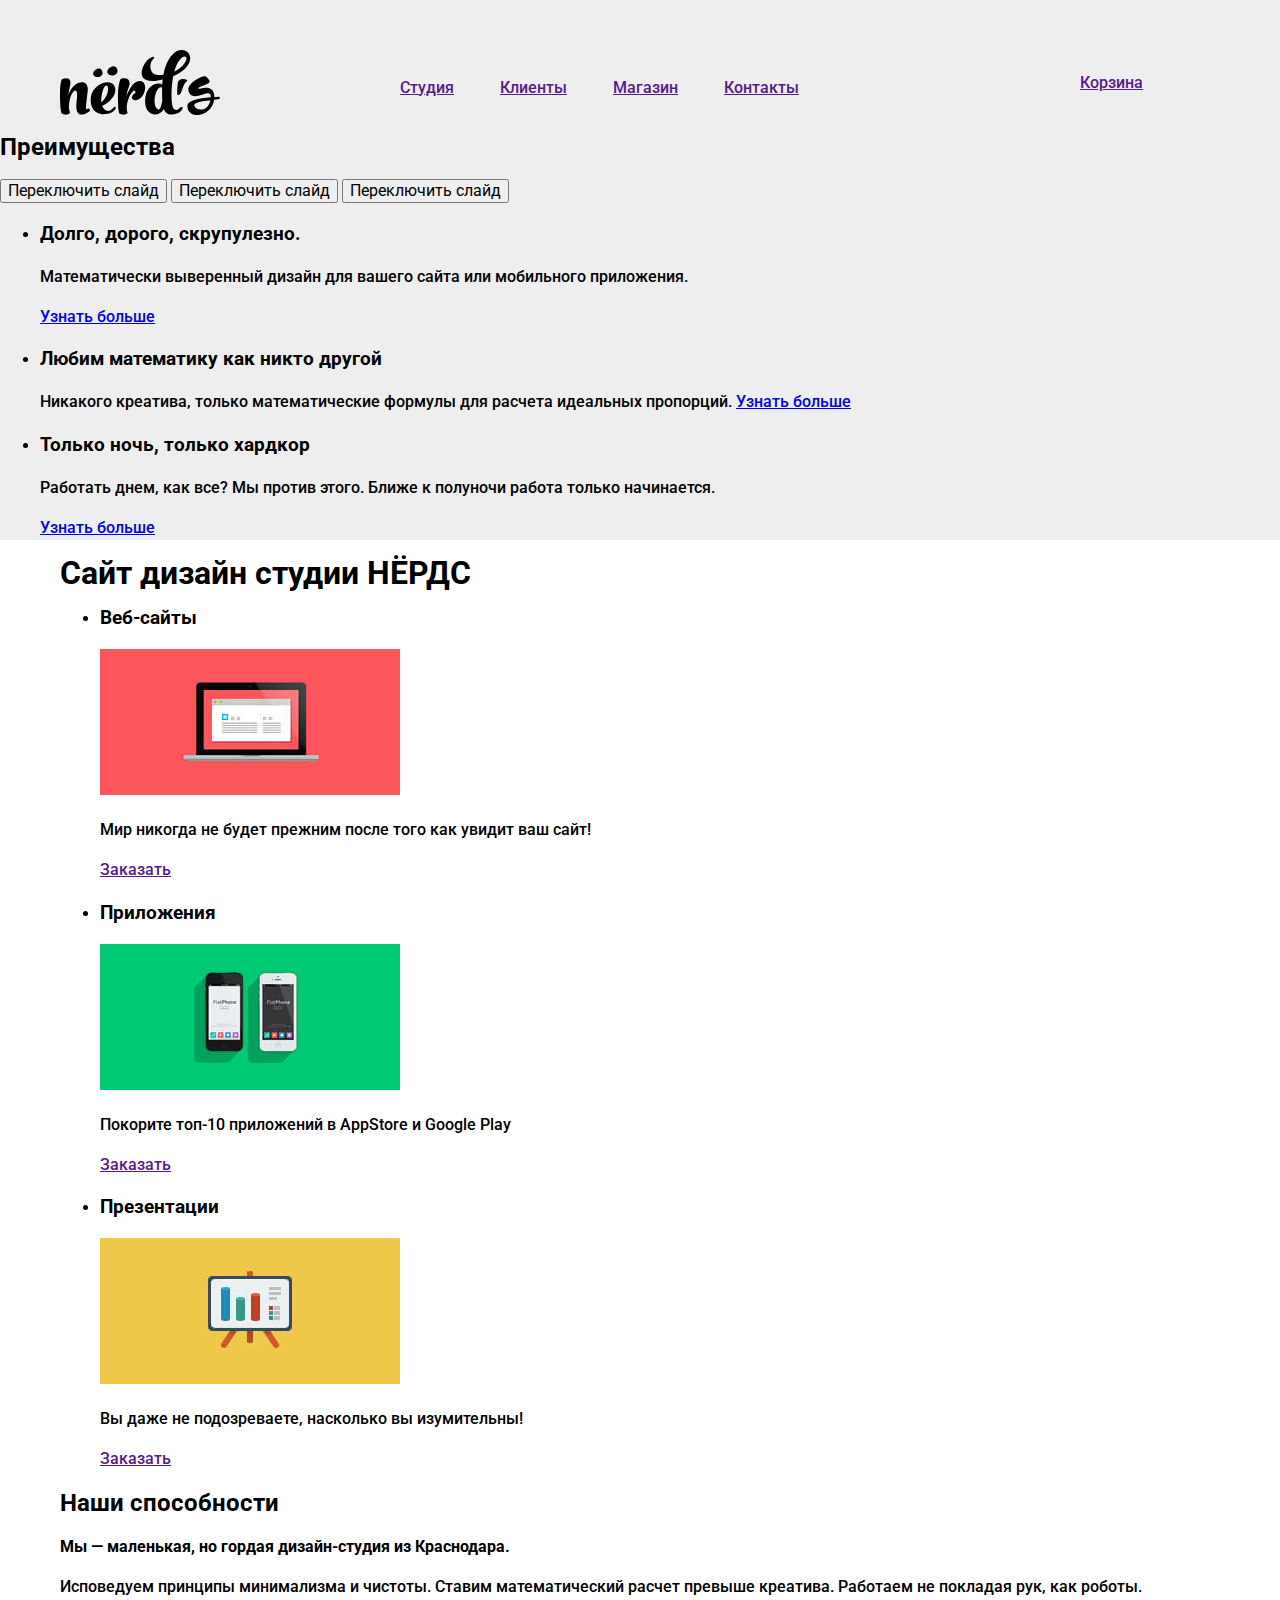
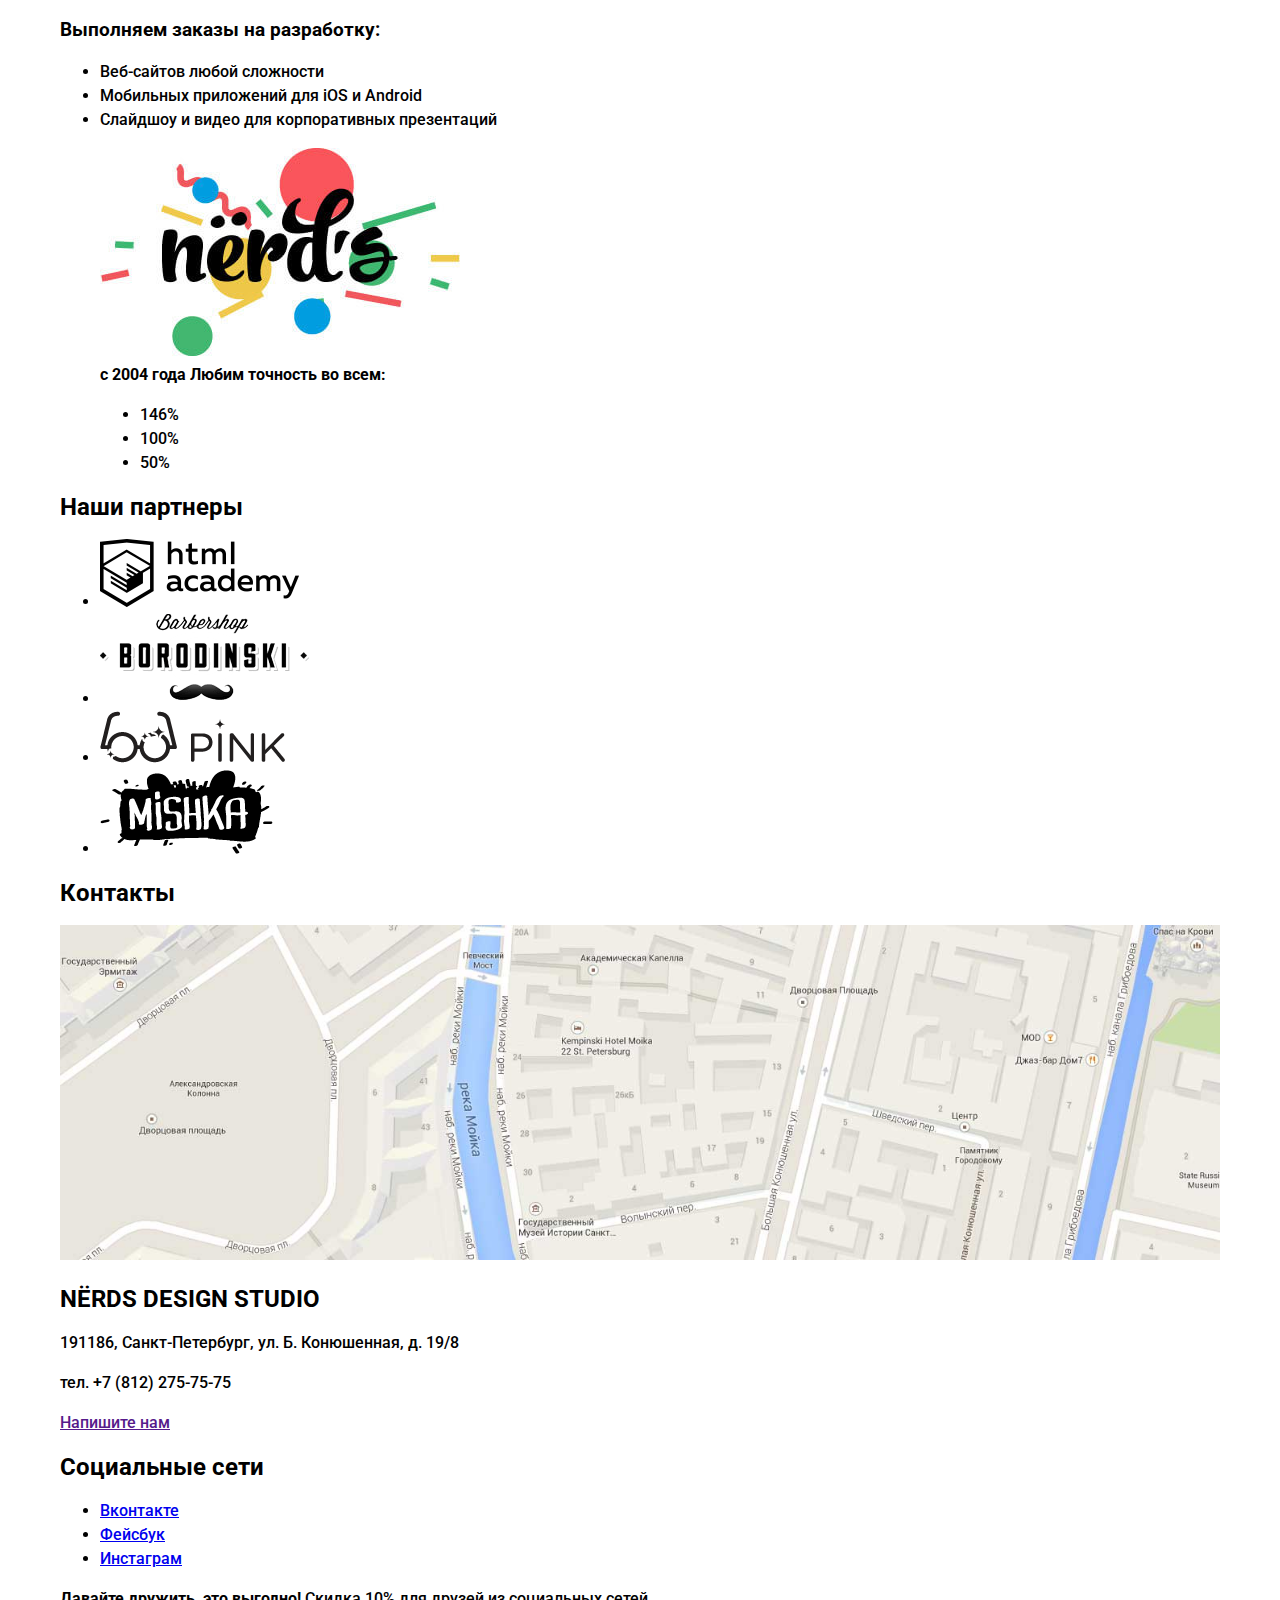
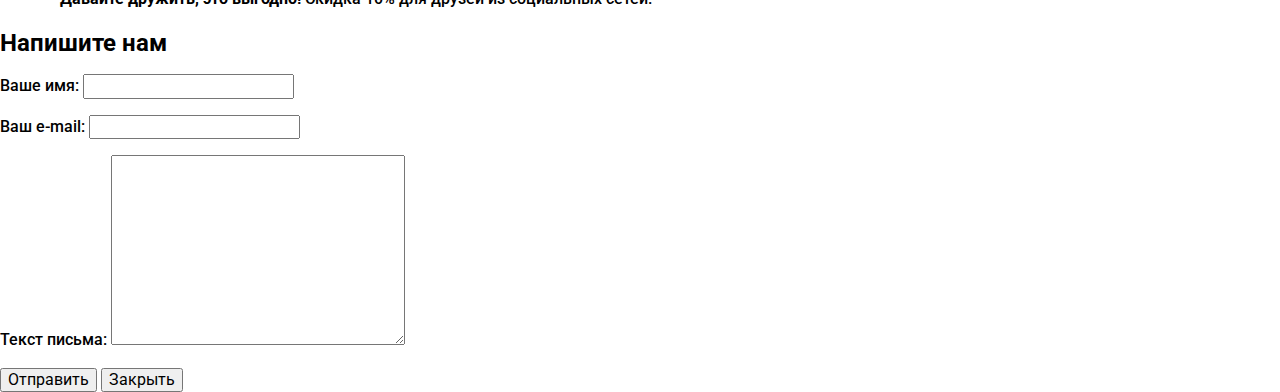
==== index.html @ f0e66119 "add styles" ====
<!DOCTYPE html>
<html lang="en">
<head>
    <meta charset="UTF-8">
    <meta name="viewport" content="width=device-width, initial-scale=1.0">
    <meta http-equiv="X-UA-Compatible" content="ie=edge">
    <title>NЁRDS</title>
    <link rel="stylesheet" href="css/normalize.min.css">
    <link href="https://fonts.googleapis.com/css?family=Roboto:400,500,700&display=swap" rel="stylesheet">
    <link rel="stylesheet" href="css/main.css">
</head>
<body>
    <header class="main-header">
        <div class="container">
            <nav class="main-navigation">
                <a href="" class="logo">
                    <img src="img/nerds-logo.svg" alt="Логотип дизайн студии NЁRDS" width="160" height="65">
                </a>

                    <ul class="site-navigation">
                        <li><a href="">Студия</a></li>
                        <li><a href="">Клиенты</a></li>
                        <li><a href="">Магазин</a></li>
                        <li><a href="">Контакты</a></li>
                    </ul>
                    <div class="card">
                        <a href="" class="card">Корзина</a>
                    </div>
                        

            </nav>
        </div>
        <section class="slider">
            <h2 class="visually-hidden">
                Преимущества
            </h2>
            <div class="slider-controls">
                <button class="slider-button">Переключить слайд</button>
                <button class="slider-button">Переключить слайд</button>
                <button class="slider-button">Переключить слайд</button>
            </div>
            <ul class="slider-list">
                <li class="slider-item">
                    <h3>Долго, дорого, 
                        скрупулезно.</h3>
                    <p class="slider-description">
                        Математически выверенный дизайн 
                        для вашего сайта или мобильного приложения.
                    </p>
                    <a href="#" class="button">Узнать больше</a>

                </li>
                <li class="slider-item">
                    <h3>Любим математику
                        как никто другой</h3>
                    <span class="slider-description">
                        Никакого креатива, только математические формулы 
                        для расчета идеальных пропорций.
                    </span>
                    <a href="#" class="button">Узнать больше</a>
                </li>
                <li class="slider-item">
                    <h3>Только ночь,
                        только хардкор</h3>
                    <p>
                        Работать днем, как все? Мы против этого.
                        Ближе к полуночи работа только начинается.
                    </p>
                    <a href="#" class="button">Узнать больше</a>
                </li>
            </ul>
        </section>
    </header>
    <main class="container">
        <h1 class="visually-hidden">Сайт дизайн студии НЁРДС</h1>
        <section class="services">
            <ul class="services-list">
                <li class="services-item">
                    <h3>Веб-сайты</h3>
                    <img src="img/illustration-1.jpg" alt="Веб-сайты" width="300" height="146">
                    <p>Мир никогда не будет прежним после того как увидит ваш сайт!</p>
                    <a href="" class="button">Заказать</a>
                </li>
                <li class="services-item">
                    <h3>Приложения</h3>
                    <img src="img/illustration-2.jpg" alt="Приложения" width="300" height="146">
                    <p>Покорите топ-10 приложений в AppStore и Google Play</p>
                    <a href="" class="button">Заказать</a>
                </li>
                <li class="services-item">
                    <h3>Презентации</h3>
                    <img src="img/illustration-3.jpg" alt="Презентации" width="300" height="146">
                    <p>Вы даже не подозреваете, 
                            насколько вы изумительны!</p>
                    <a href="" class="button">Заказать</a>
                </li>
            </ul>
        </section>
        <section class="skills">
            <div class="skills-columns">
            <h2 class="visually-hidden">Наши способности</h2>
                <b class="skills-tagline">
                        Мы — маленькая, но гордая
                        дизайн-студия из Краснодара.
                </b>
                <p>Исповедуем принципы минимализма и чистоты. Ставим математический расчет
                        превыше креатива. Работаем не покладая рук, как роботы.</p>
                <h3>Выполняем заказы на разработку:</h3>
                <ul class="skills-list">
                    <li>Веб-сайтов любой сложности</li>
                    <li>Мобильных приложений для iOS и Android</li>
                    <li>Слайдшоу и видео для корпоративных презентаций</li>
                </ul>
            </div>
            <div class="skills-columns">
                <figure class="skills-logo">
                    <img src="img/nerds-illustration.jpg" alt="Логотип Нёрдс" width="360" height="208">
                    <figcaption class="skill-logo-caption">
                        <b>с 2004 года Любим точность во всем:</b>
                        <ul>
                            <li>146<span class="percent">%</span></li>
                            <li>100<span class="percent">%</span></li>
                            <li>50<span class="percent">%</span></li>
                        </ul>
                    </figcaption>
                </figure>
            </div>
        </section>
        <section class="partners">
            <h2 class="visually-hidden">Наши партнеры</h2>
            <ul class="partners-list">
                <li class="partners-item"><img src="img/logo-1.png" alt="HTML Academy"></li>
                <li class="partners-item"><img src="img/logo-2.png" alt="Барбершоп 'Бородинский'"></li>
                <li class="partners-item"><img src="img/logo-3.png" alt="Пинк"></li>
                <li class="partners-item"><img src="img/logo-4.png" alt="Мишка"></li>
            </ul>
        </section>
        <footer class="main-footer">
            <section class="footer-top">
                <h2 class="visually-hidden">Контакты</h2>
                <img src="img/footer-map.jpg" alt="Карта" class="footer-map" >
                <article class="footer-contacts">
                    <h2>NЁRDS DESIGN STUDIO</h2>
                    <p class="address">191186, Санкт-Петербург, 
                            ул. Б. Конюшенная, д. 19/8</p>
                    <p class="telephone">
                            тел. +7 (812) 275-75-75
                    </p>
                    <a href="" class="button">Напишите нам</a>
                </article>
            </section>
            <section class="footer-bottom">
                <h2 class="visually-hidden">Социальные сети</h2>
                <ul class="social-links">
                    <li><a href="vk.com">Вконтакте</a></li>
                    <li><a href="facebook.com">Фейсбук</a></li>
                    <li><a href="instagram.com">Инстаграм</a></li>
                </ul>
                <p class="footer-tagline">
                    <b class="footer-tagline">
                            Давайте дружить, это выгодно!
                    </b>
                    Скидка 10% для друзей из социальных сетей.
                </p>


            </section>
        </footer>
    </main>
    <section class="modal modal-appeal">
        <h2>Напишите нам</h2>
        <form action="https://htmlacademy.ru/echo" class="appeal-form">
         <p class="appeal-item">
             <label for="name">Ваше имя:</label>
             <input type="text" name="name"  id="name">
         </p>
         <p class="appeal-item">
             <label for="email">Ваш e-mail:</label>
             <input type="email" name="email" id="email">
         </p>
         <p class="appeal-item">
             <label for="message">Текст письма:</label>
             <textarea name="message" id="message" cols="30" rows="10"></textarea>
         </p>
         <button class="button" type="submit">Отправить</button>
         <button class="modal-close" type="button">Закрыть</button>
         
        </form>
    </section>
</body>
</html>
---- css/main.css ----
img {
    max-width: 100%;
}
body {
    min-width: 1200px;
    padding: 0;
    margin: 0;
    color: #000000;
    font-weight: 500;
    font-style: 16px;
    line-height: 24px;
    font-family: 'Roboto', sans-serif;
}
.container {
    width: 1160px;
    margin: 0 auto;
    padding: 0 20px;
}
.main-header {
    width: 100%;
    padding-top: 50px;
    background-color: #eeeeee;
}

.main-navigation {
    display: flex;
    justify-content: space-between;
    align-items: center;
  
}
.main-navigation a {
    width: 160px;
    height: 65px;
}

.site-navigation {
    display: flex;
    flex-wrap: wrap;
    width: 500px;
    margin: 0;
    margin-top: 10px;
    padding: 0;
    list-style: none;
}
.card {
    width: 140px;
}
.site-navigation li {
    margin-right: 46px;
}
.site-navigation li:last-child {
}
.site-navigation-wrapper a{
    line-height: 30px;
    color: #000000;
    text-transform: uppercase;
    text-decoration: none;
}

.site-navigation-wrapper a:hover {
    color: #fb565a;
}
.site-navigation-wrapper a:focus{
    color: #000000;
    opacity: 0.3;
}
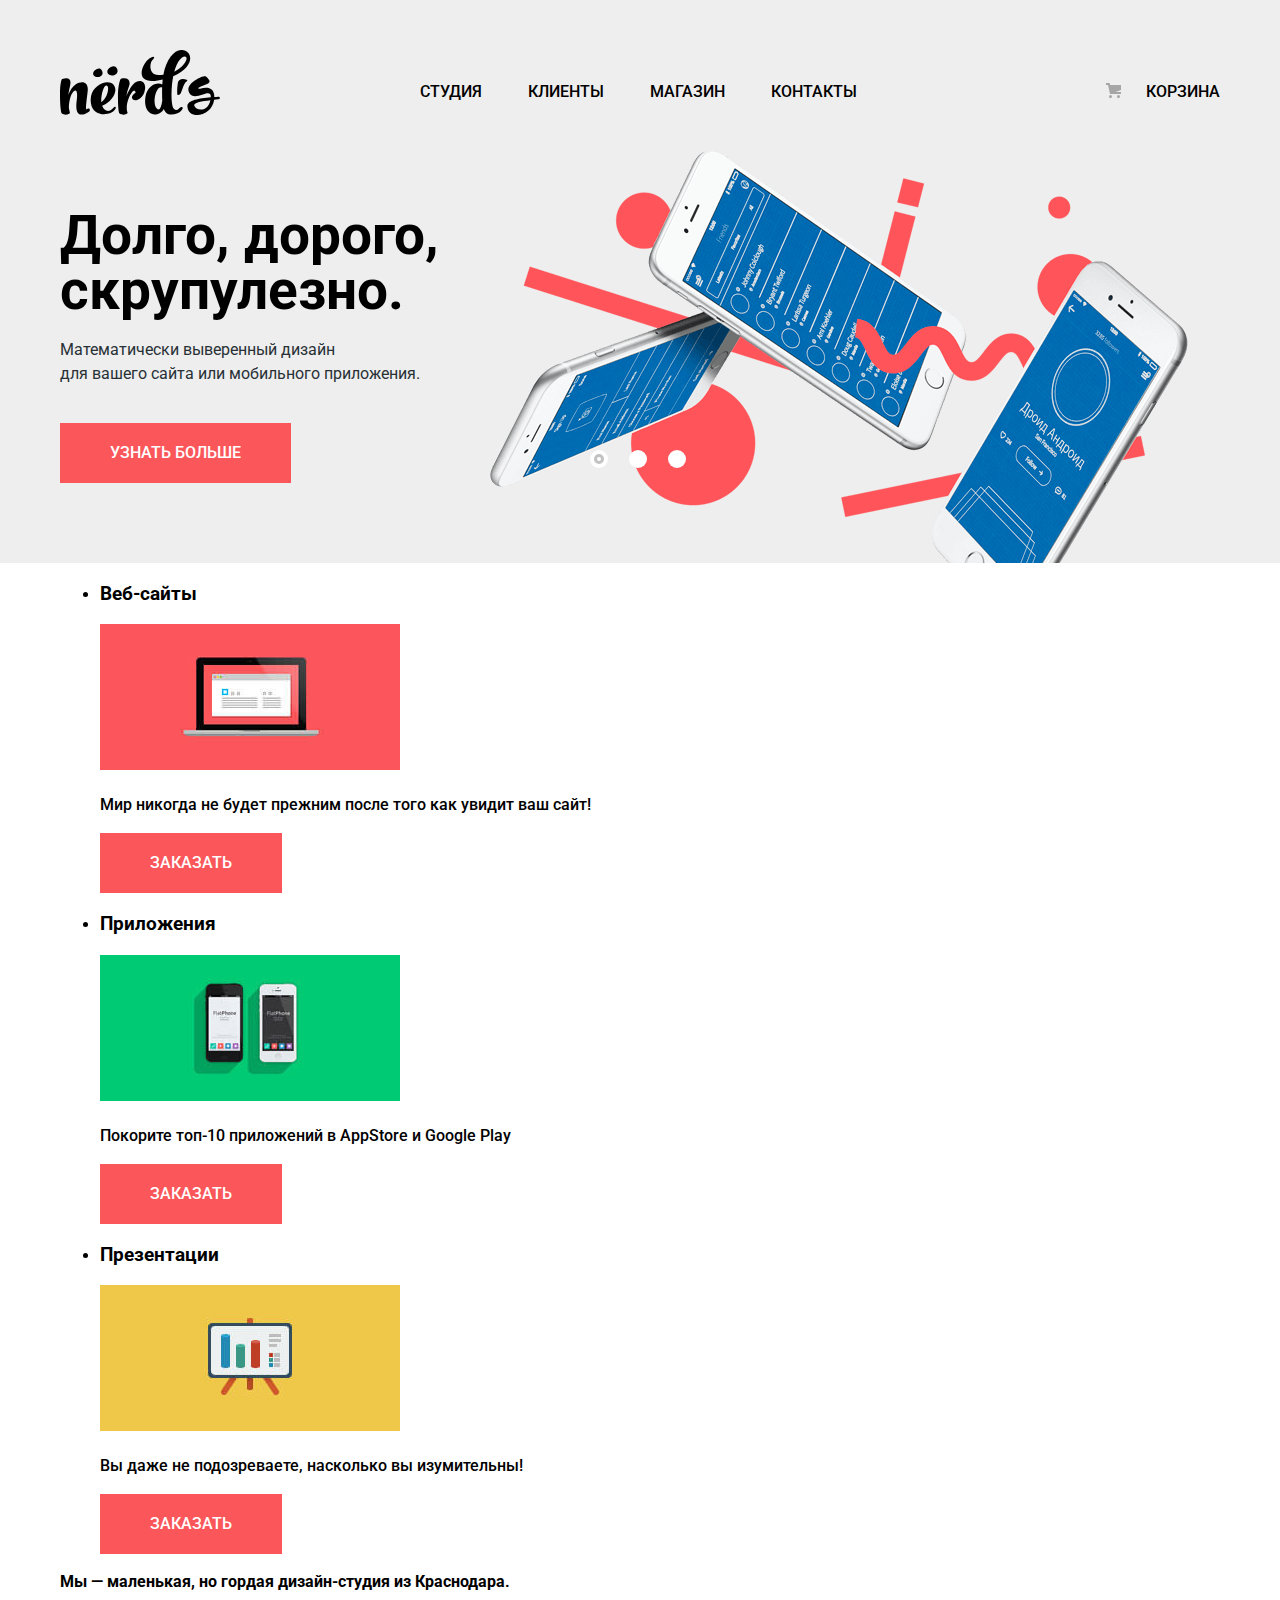
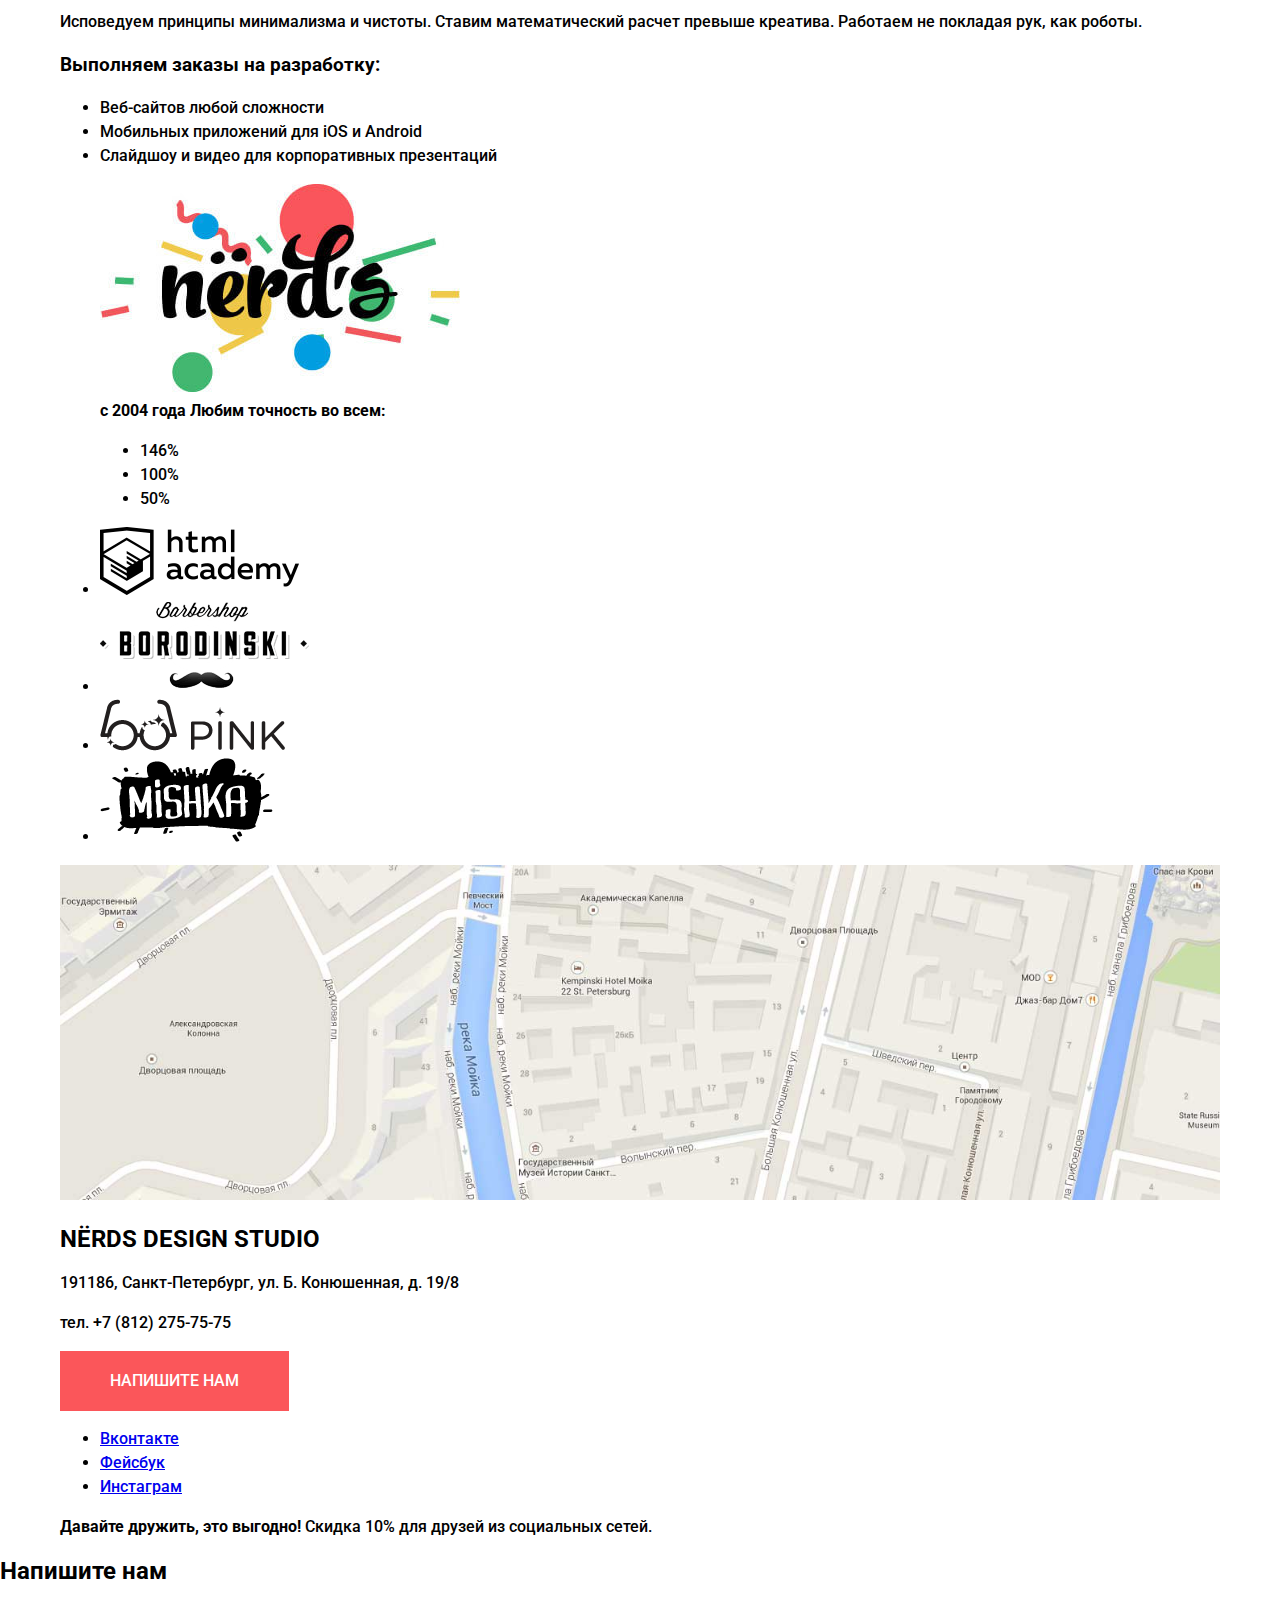
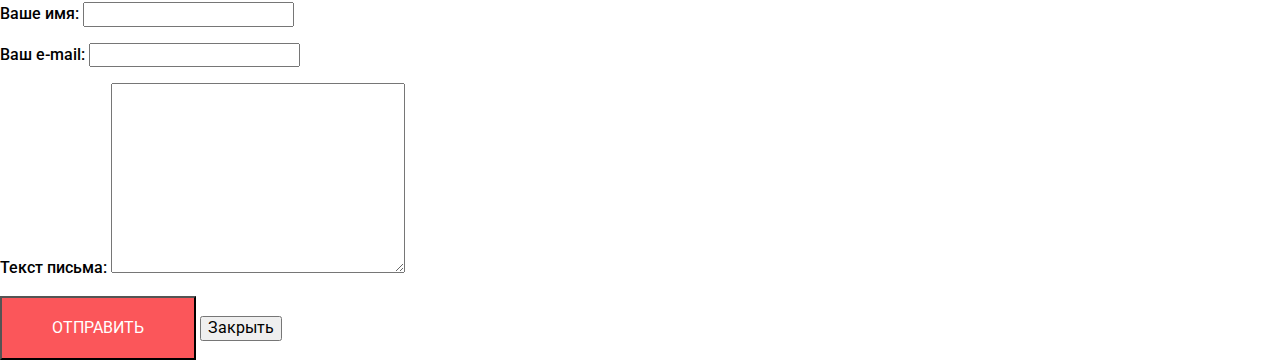
==== commit cbdf6795: "Added slider" ====
--- a/index.html
+++ b/index.html
@@ -16,59 +16,61 @@
                 <a href="" class="logo">
                     <img src="img/nerds-logo.svg" alt="Логотип дизайн студии NЁRDS" width="160" height="65">
                 </a>
-
                     <ul class="site-navigation">
                         <li><a href="">Студия</a></li>
                         <li><a href="">Клиенты</a></li>
                         <li><a href="">Магазин</a></li>
                         <li><a href="">Контакты</a></li>
                     </ul>
-                    <div class="card">
-                        <a href="" class="card">Корзина</a>
+                    <div class="cart">
+                        <a href="">Корзина</a>
                     </div>
                         
 
             </nav>
         </div>
         <section class="slider">
-            <h2 class="visually-hidden">
-                Преимущества
-            </h2>
-            <div class="slider-controls">
-                <button class="slider-button">Переключить слайд</button>
-                <button class="slider-button">Переключить слайд</button>
-                <button class="slider-button">Переключить слайд</button>
+            <div class="container">
+                <h2 class="visually-hidden">
+                    Преимущества
+                </h2>
+                <div class="slider-controls">
+                    <button class="slider-button current-slide">Переключить слайд</button>
+                    <button class="slider-button">Переключить слайд</button>
+                    <button class="slider-button">Переключить слайд</button>
+                </div>
+                <ul class="slider-list">
+                    <li class="slider-item current-slide">
+                        <h3>Долго, дорого, 
+                            скрупулезно.</h3>
+                        <p class="slider-description">
+                            Математически выверенный дизайн <br>
+                            для вашего сайта или мобильного приложения.
+                        </p>
+                        <a href="#" class="button">Узнать больше</a>
+
+                    </li>
+                    <li class="slider-item ">
+                        <h3>Любим математику
+                            как никто другой</h3>
+                        <p class="slider-description">
+                            Никакого креатива, только математические формулы <br>
+                            для расчета идеальных пропорций.
+                        </p>
+                        <a href="#" class="button">Узнать больше</a>
+                    </li>
+                    <li class="slider-item">
+                        <h3>Только ночь, <br>
+                            только хардкор</h3>
+                        <p>
+                            Работать днем, как все? Мы против этого. <br>
+                            Ближе к полуночи работа только начинается.
+                        </p>
+                        <a href="#" class="button">Узнать больше</a>
+                    </li>
+                </ul>
             </div>
-            <ul class="slider-list">
-                <li class="slider-item">
-                    <h3>Долго, дорого, 
-                        скрупулезно.</h3>
-                    <p class="slider-description">
-                        Математически выверенный дизайн 
-                        для вашего сайта или мобильного приложения.
-                    </p>
-                    <a href="#" class="button">Узнать больше</a>
 
-                </li>
-                <li class="slider-item">
-                    <h3>Любим математику
-                        как никто другой</h3>
-                    <span class="slider-description">
-                        Никакого креатива, только математические формулы 
-                        для расчета идеальных пропорций.
-                    </span>
-                    <a href="#" class="button">Узнать больше</a>
-                </li>
-                <li class="slider-item">
-                    <h3>Только ночь,
-                        только хардкор</h3>
-                    <p>
-                        Работать днем, как все? Мы против этого.
-                        Ближе к полуночи работа только начинается.
-                    </p>
-                    <a href="#" class="button">Узнать больше</a>
-                </li>
-            </ul>
         </section>
     </header>
     <main class="container">
@@ -187,5 +189,6 @@
          
         </form>
     </section>
+    <script src="scripts/app.js"></script>
 </body>
 </html>--- a/css/main.css
+++ b/css/main.css
@@ -16,6 +16,34 @@
     margin: 0 auto;
     padding: 0 20px;
 }
+.visually-hidden {
+    position: absolute;
+
+    width: 1px;
+    height: 1px;
+    margin: -1px;
+    border: 0;
+    padding: 0;
+  
+    clip: rect(0 0 0 0);
+    overflow: hidden;
+}
+.button {
+    display: inline-block;
+    line-height: 18px;
+    padding: 21px 50px;
+    color: #ffffff;
+    background-color: #fb565a;
+    text-decoration: none;
+    text-transform: uppercase;
+}
+.button:hover {
+    background-color: #e74246;
+}
+.button:focus {
+    background-color: #d7373b;
+    color: rgba(255, 255, 255, 0.3);
+}
 .main-header {
     width: 100%;
     padding-top: 50px;
@@ -24,13 +52,15 @@
 
 .main-navigation {
     display: flex;
-    justify-content: space-between;
+    justify-content: flex-start;
     align-items: center;
+    margin-bottom: 18px;
   
 }
-.main-navigation a {
+.main-navigation .logo {
     width: 160px;
     height: 65px;
+    margin-right: 200px;
 }
 
 .site-navigation {
@@ -38,29 +68,136 @@
     flex-wrap: wrap;
     width: 500px;
     margin: 0;
-    margin-top: 10px;
+    margin-top: 18px;
+    margin-right: auto;
     padding: 0;
     list-style: none;
 }
-.card {
-    width: 140px;
+.cart {
+    max-width: 160px;
+    margin-top: 18px;
+    padding-left: 40px;
+    
+    background-image: url("../img/cart-icon.svg");
+    background-repeat: no-repeat;
+    background-position: left 6px;
 }
 .site-navigation li {
     margin-right: 46px;
 }
 .site-navigation li:last-child {
 }
-.site-navigation-wrapper a{
+.site-navigation a,
+.cart a{
     line-height: 30px;
     color: #000000;
     text-transform: uppercase;
     text-decoration: none;
 }
 
-.site-navigation-wrapper a:hover {
+.site-navigation a:hover,
+.cart a:hover {
     color: #fb565a;
 }
-.site-navigation-wrapper a:focus{
+.site-navigation a:focus,
+.cart a:focus{
     color: #000000;
     opacity: 0.3;
-}+}
+.slider {
+    width: 100%;
+    position: relative;
+}
+.slider-controls {
+    width: 100px;
+    position: absolute;
+    bottom: 95px;
+    left: 50%;
+    margin-left: -50px;
+
+}
+.slider-button {
+    position: relative;
+    width: 18px;
+    height: 18px;
+    margin-right: 17px;
+    background-color: transparent;
+    border: 0;
+    font-size: 0px;
+}
+.slider-button:nth-child(3n) {
+    margin-right: 0;
+}
+.slider-button::before {
+    content: "";
+    position: absolute;
+    top: 0px;
+    left: 0px;
+    width: 18px;
+    height: 18px;
+    background-color: #ffffff;
+    border-radius: 50%;
+    cursor: pointer;
+}
+.slider-button::after {
+    content: "";
+    display: none;
+    position: absolute;
+    top: 4px;
+    left: 4px;
+    width: 4px;
+    height: 4px;
+    border: 3px solid #c2c2c2;
+    border-radius: 50%
+}
+.current-slide.slider-button::after {
+    display: block;
+} 
+.slider .button {
+    margin-bottom: 80px;
+}
+.slider-list {
+    margin: 0;
+    padding: 0;
+    list-style: none;
+}
+.slider-item {
+    display: none;
+    padding-top: 75px;
+
+
+}
+.slider-item:nth-child(1) {
+    background-image: url("../img/slide1.png");
+    background-repeat: no-repeat;
+    background-position: 93% 100%;
+}
+.slider-item:nth-child(2) {
+    background-image: url("../img/slide2.png");
+    background-repeat: no-repeat;
+    background-position: 100% 20px;
+    
+}
+.slider-item:nth-child(3) {
+    background-image: url("../img/slide3.png");
+    background-repeat: no-repeat;
+    background-position: right 100%;
+}
+.slider-item h3 {
+    max-width: 600px;
+    margin: 0;
+    margin-bottom: 20px;
+    font-size: 55px;
+    line-height: 55px;
+}
+.slider-item p {
+    max-width: 460px;
+    margin: 0;
+    margin-bottom: 37px;
+    color: #283136;
+    font-weight: 400;
+    
+}
+.slider-item.current-slide {
+    display: block;
+}
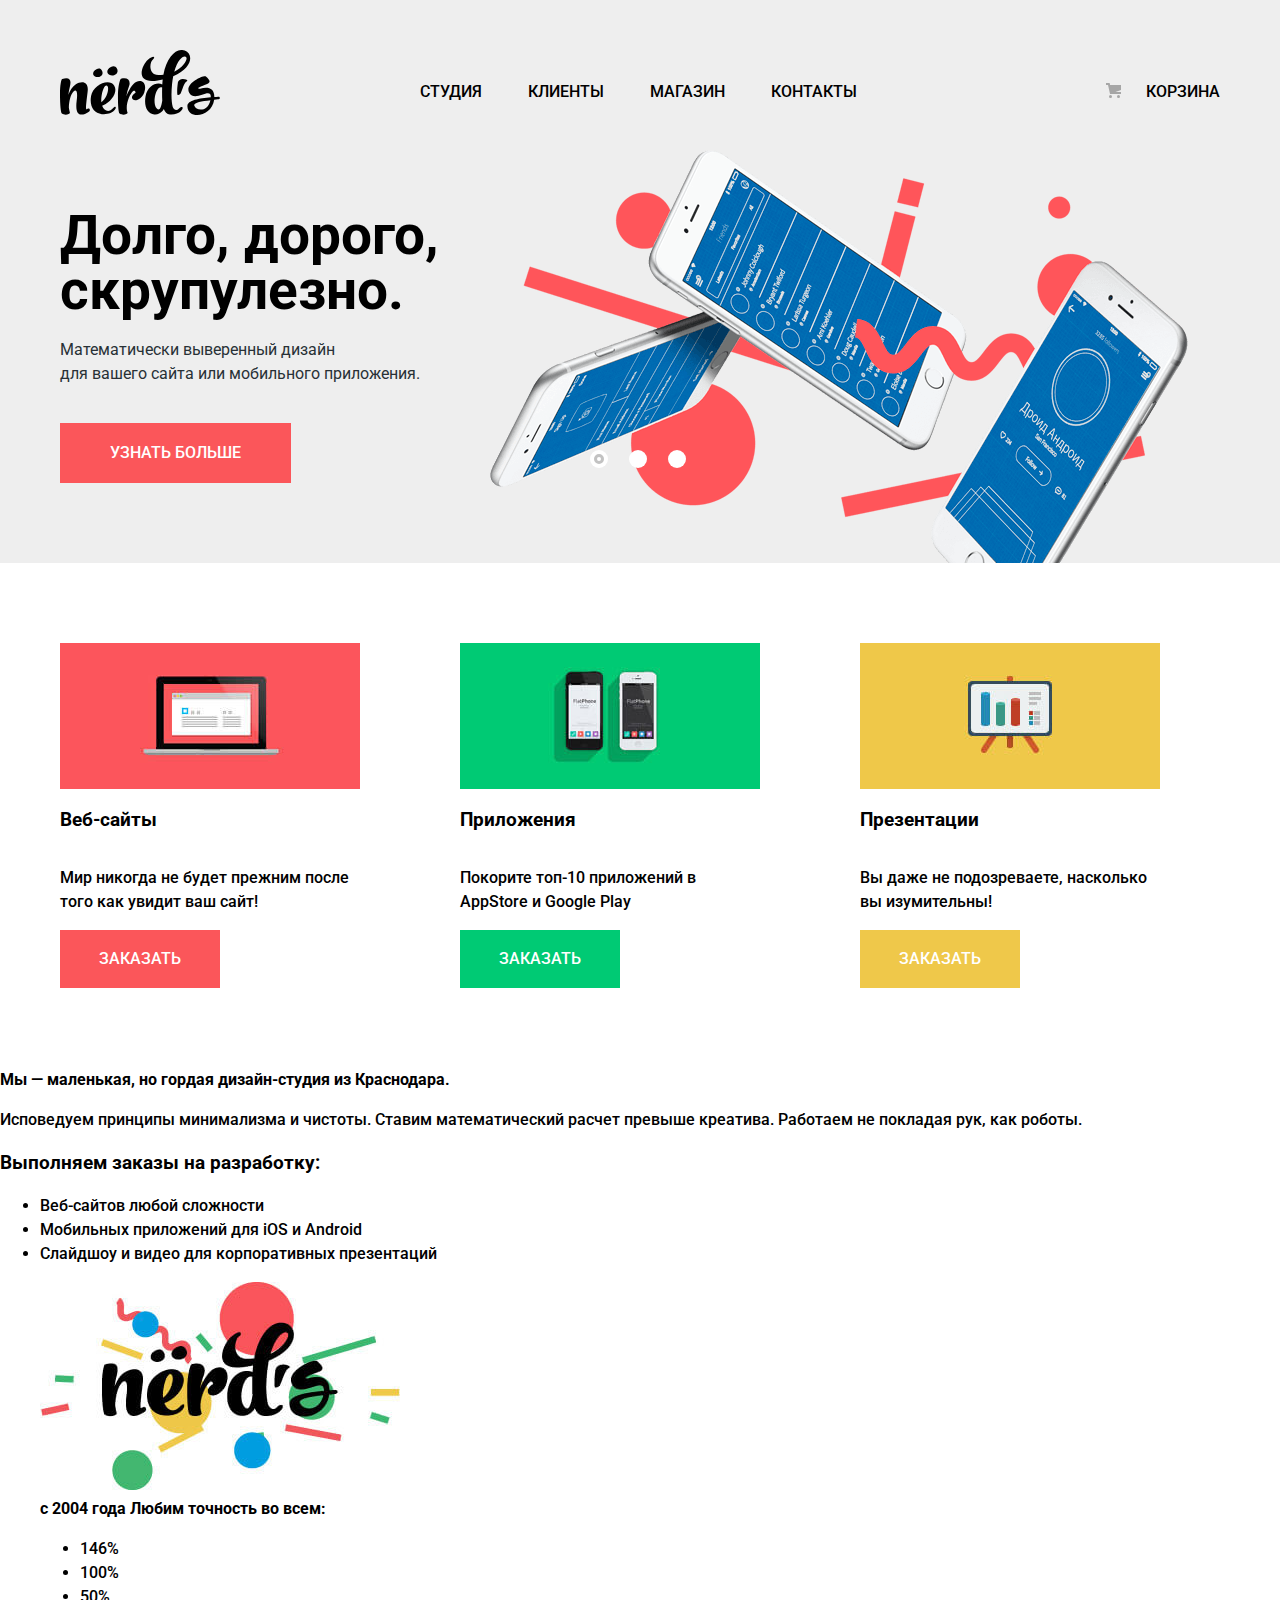
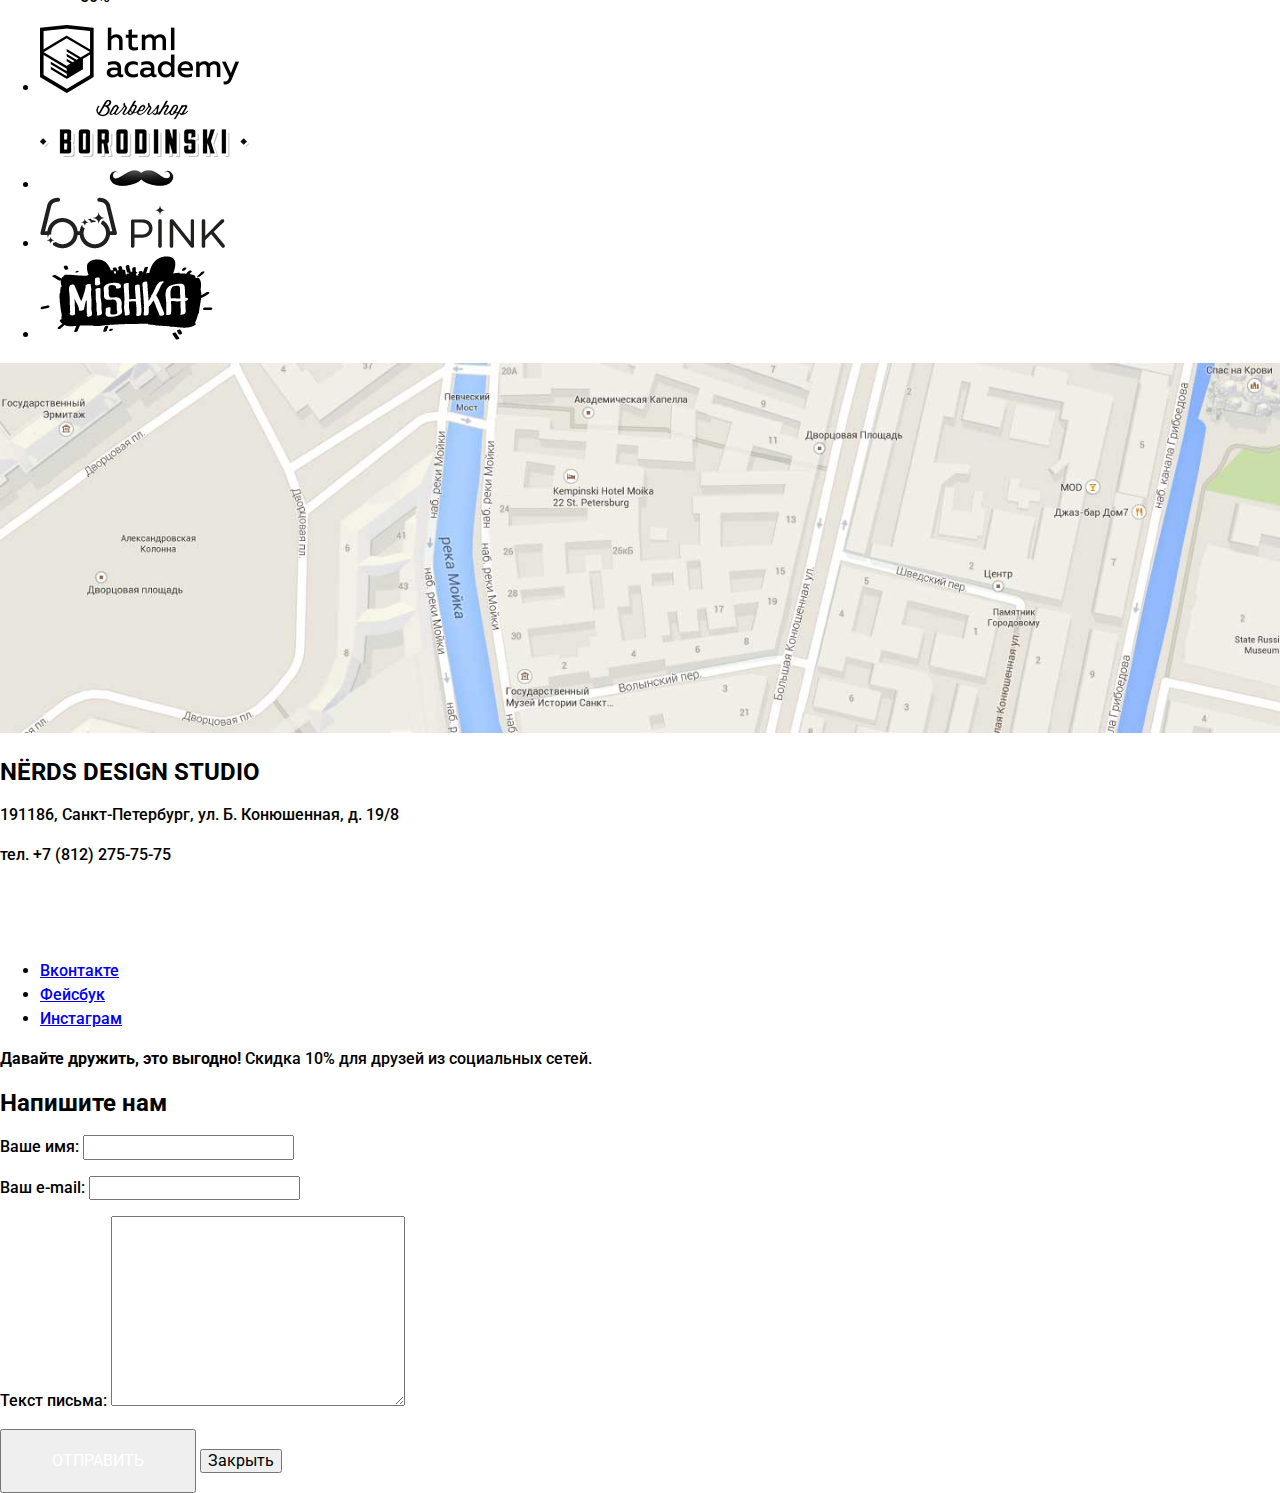
==== commit 882f3cad: "Added style for services section" ====
--- a/index.html
+++ b/index.html
@@ -47,7 +47,7 @@
                             Математически выверенный дизайн <br>
                             для вашего сайта или мобильного приложения.
                         </p>
-                        <a href="#" class="button">Узнать больше</a>
+                        <a href="#" class="button button-red">Узнать больше</a>
 
                     </li>
                     <li class="slider-item ">
@@ -57,7 +57,7 @@
                             Никакого креатива, только математические формулы <br>
                             для расчета идеальных пропорций.
                         </p>
-                        <a href="#" class="button">Узнать больше</a>
+                        <a href="#" class="button button-red">Узнать больше</a>
                     </li>
                     <li class="slider-item">
                         <h3>Только ночь, <br>
@@ -66,37 +66,40 @@
                             Работать днем, как все? Мы против этого. <br>
                             Ближе к полуночи работа только начинается.
                         </p>
-                        <a href="#" class="button">Узнать больше</a>
+                        <a href="#" class="button button-red">Узнать больше</a>
                     </li>
                 </ul>
             </div>
 
         </section>
     </header>
-    <main class="container">
+    <main>
         <h1 class="visually-hidden">Сайт дизайн студии НЁРДС</h1>
         <section class="services">
-            <ul class="services-list">
-                <li class="services-item">
-                    <h3>Веб-сайты</h3>
-                    <img src="img/illustration-1.jpg" alt="Веб-сайты" width="300" height="146">
-                    <p>Мир никогда не будет прежним после того как увидит ваш сайт!</p>
-                    <a href="" class="button">Заказать</a>
-                </li>
-                <li class="services-item">
-                    <h3>Приложения</h3>
-                    <img src="img/illustration-2.jpg" alt="Приложения" width="300" height="146">
-                    <p>Покорите топ-10 приложений в AppStore и Google Play</p>
-                    <a href="" class="button">Заказать</a>
-                </li>
-                <li class="services-item">
-                    <h3>Презентации</h3>
-                    <img src="img/illustration-3.jpg" alt="Презентации" width="300" height="146">
-                    <p>Вы даже не подозреваете, 
-                            насколько вы изумительны!</p>
-                    <a href="" class="button">Заказать</a>
-                </li>
-            </ul>
+            <div class="container">
+                <ul class="services-list">
+                    <li class="services-item">
+                        <h3>Веб-сайты</h3>
+                        <img src="img/illustration-1.jpg" alt="Веб-сайты" width="300" height="146">
+                        <p>Мир никогда не будет прежним после того как увидит ваш сайт!</p>
+                        <a href="" class="button button-red">Заказать</a>
+                    </li>
+                    <li class="services-item">
+                        <h3>Приложения</h3>
+                        <img src="img/illustration-2.jpg" alt="Приложения" width="300" height="146">
+                        <p>Покорите топ-10 приложений в AppStore и Google Play</p>
+                        <a href="" class="button button-green">Заказать</a>
+                    </li>
+                    <li class="services-item">
+                        <h3>Презентации</h3>
+                        <img src="img/illustration-3.jpg" alt="Презентации" width="300" height="146">
+                        <p>Вы даже не подозреваете, 
+                                насколько вы изумительны!</p>
+                        <a href="" class="button button-yellow">Заказать</a>
+                    </li>                        
+                </ul>
+            </div>
+
         </section>
         <section class="skills">
             <div class="skills-columns">
--- a/css/main.css
+++ b/css/main.css
@@ -33,19 +33,44 @@
     line-height: 18px;
     padding: 21px 50px;
     color: #ffffff;
-    background-color: #fb565a;
+
     text-decoration: none;
     text-transform: uppercase;
 }
-.button:hover {
+.button:focus {
+
+    color: rgba(255, 255, 255, 0.3);
+}
+.button-red {
+    background-color: #fb565a;
+}
+.button-red:hover {
     background-color: #e74246;
 }
-.button:focus {
+.button-red:focus {
     background-color: #d7373b;
-    color: rgba(255, 255, 255, 0.3);
+}
+.button-green {
+    background-color: #00ca74;
+}
+.button-green:hover {
+    background-color: #00bc6c;
+}
+.button-green:focus {
+    background-color: #00aa62;
+}
+.button-yellow {
+    background-color: #efc84a;
+}
+.button-yellow:hover {
+    background-color: #eab534;
+}
+.button-yellow:focus {
+    background-color: #e5a722;
 }
 .main-header {
     width: 100%;
+    margin-bottom: 80px;
     padding-top: 50px;
     background-color: #eeeeee;
 }
@@ -201,3 +226,41 @@
 .slider-item.current-slide {
     display: block;
 }
+.services {
+    margin-bottom: 80px;
+}
+.services-list {
+    display: flex;
+    flex-wrap: wrap;
+    justify-content: flex-start;
+    width: 1110px;
+    margin: 0;
+    padding: 0;
+    list-style: none;
+
+}
+.services-item {
+    display: flex;
+    flex-direction: column;
+    width: 300px;
+    margin-right: 100px;
+}
+.services-item:nth-child(3n) {
+    margin-right: 0px;
+}
+.services-item img {
+    order: 0;
+}
+.services-item h3 {
+    order: 1;
+}
+.services-item p {
+    order: 2;
+}
+.services-item .button {
+    text-align: center;
+    width: 160px;
+    padding: 20px 0;
+    box-sizing: border-box;
+    order: 2;
+}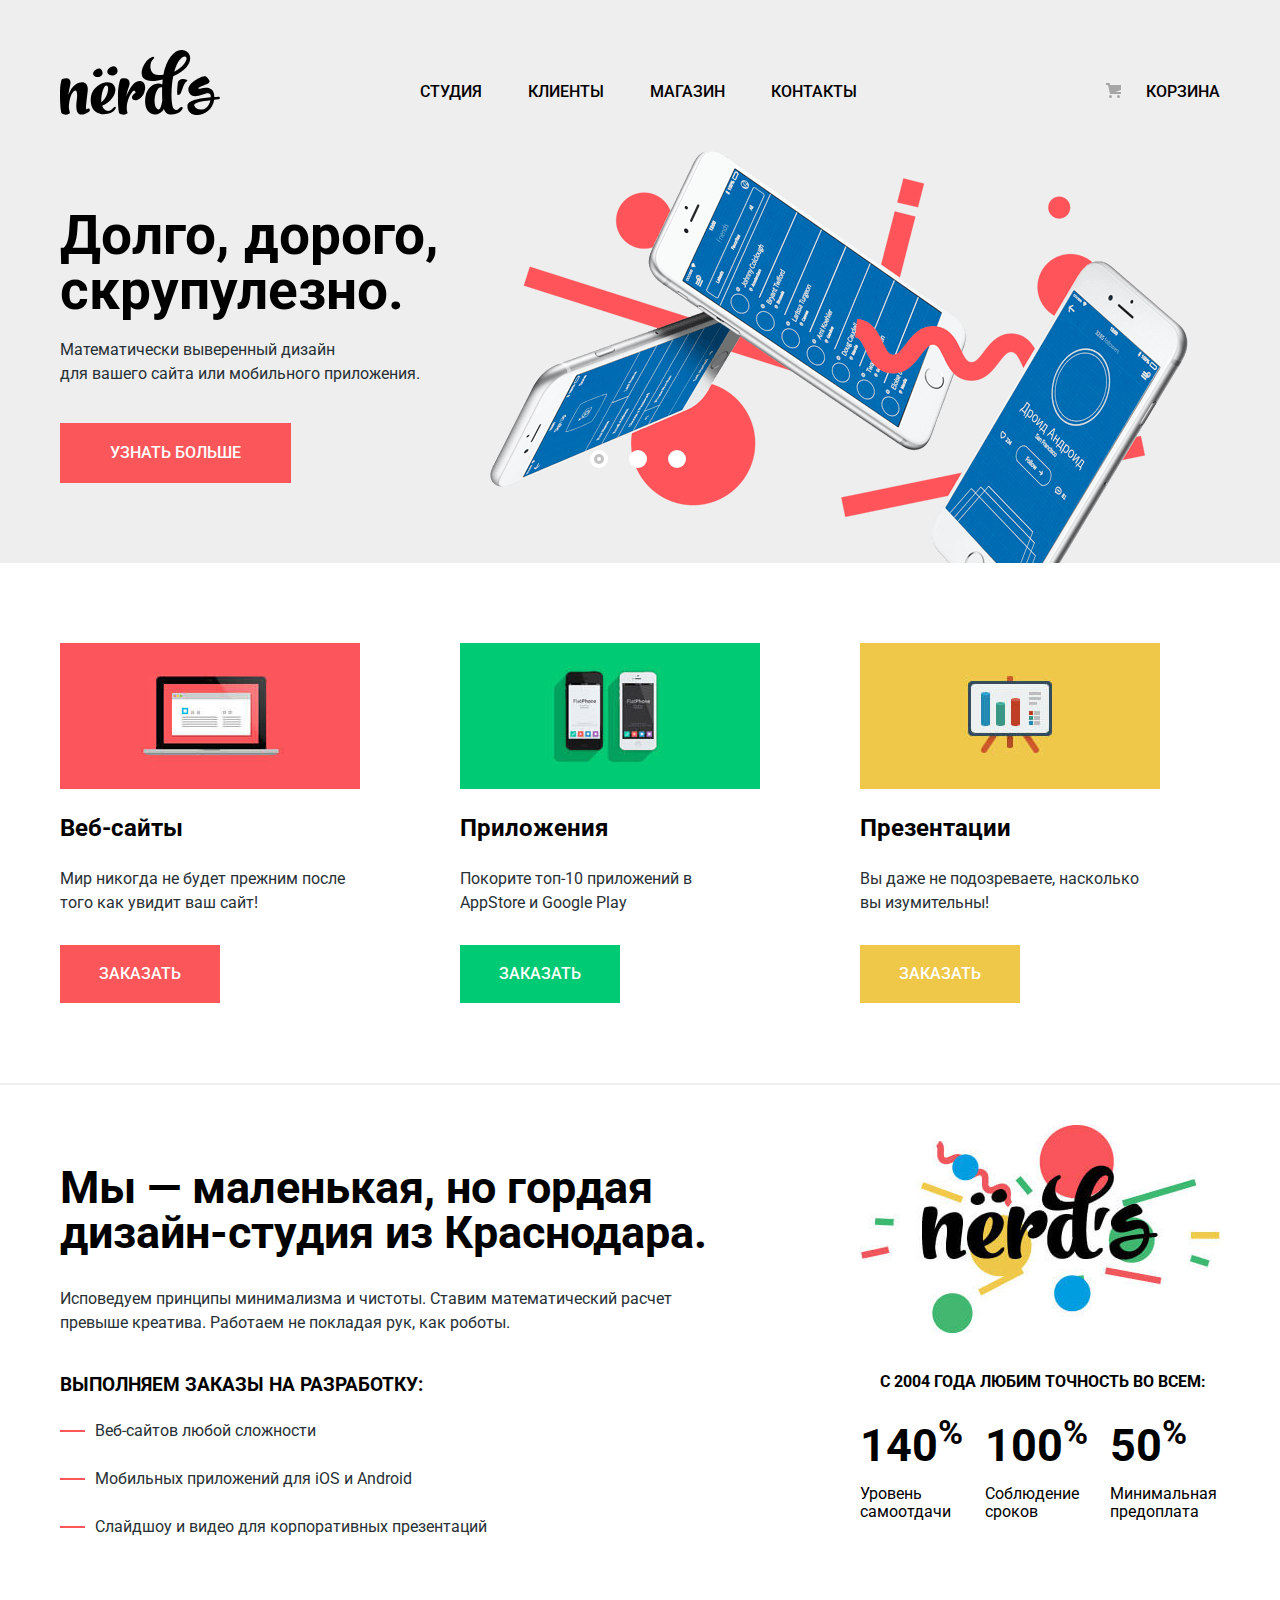
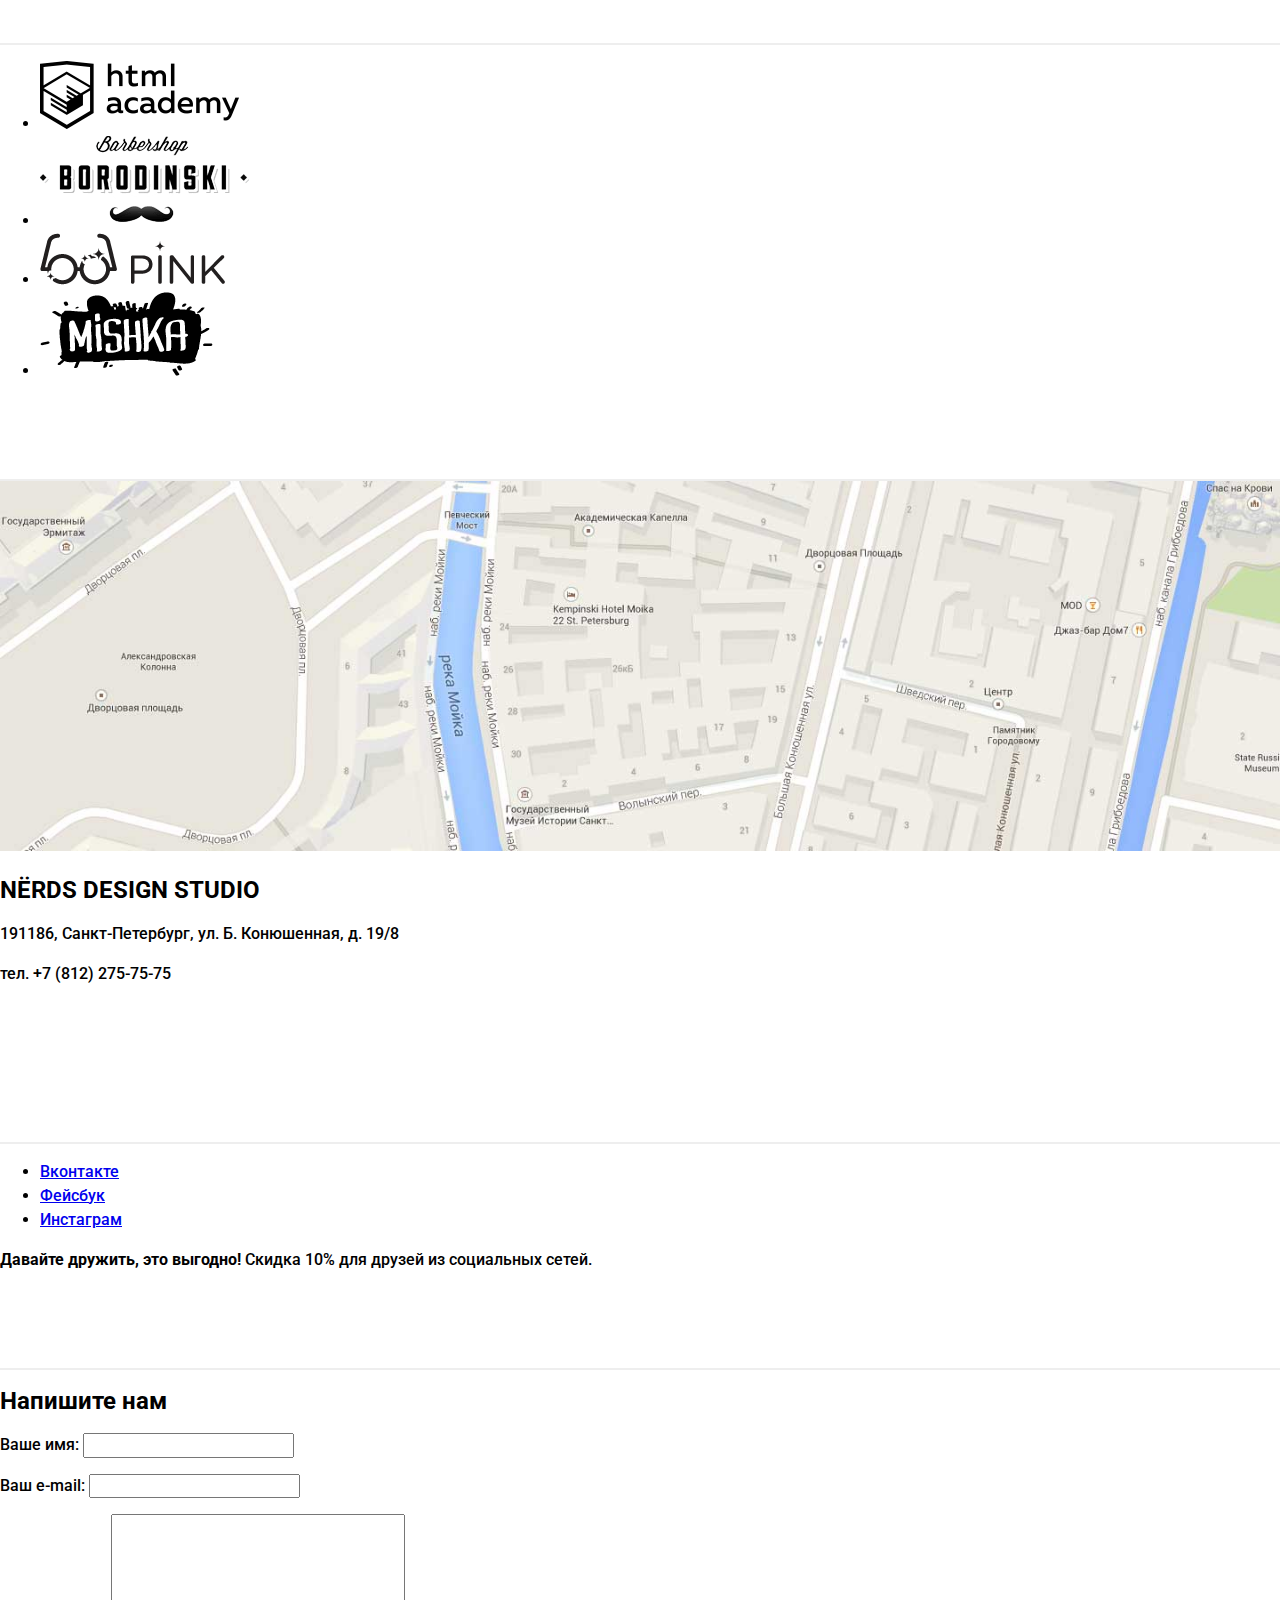
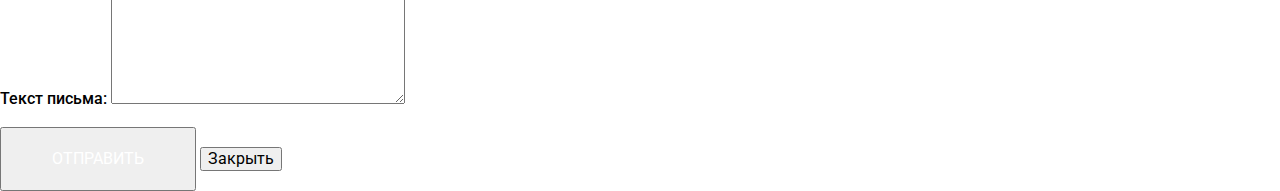
==== commit 9fb81d8d: "Added style for skills section" ====
--- a/index.html
+++ b/index.html
@@ -35,7 +35,7 @@
                     Преимущества
                 </h2>
                 <div class="slider-controls">
-                    <button class="slider-button current-slide">Переключить слайд</button>
+                    <button class="slider-button current-slide-button">Переключить слайд</button>
                     <button class="slider-button">Переключить слайд</button>
                     <button class="slider-button">Переключить слайд</button>
                 </div>
@@ -99,37 +99,48 @@
                     </li>                        
                 </ul>
             </div>
-
         </section>
         <section class="skills">
-            <div class="skills-columns">
-            <h2 class="visually-hidden">Наши способности</h2>
-                <b class="skills-tagline">
-                        Мы — маленькая, но гордая
-                        дизайн-студия из Краснодара.
-                </b>
-                <p>Исповедуем принципы минимализма и чистоты. Ставим математический расчет
-                        превыше креатива. Работаем не покладая рук, как роботы.</p>
-                <h3>Выполняем заказы на разработку:</h3>
-                <ul class="skills-list">
-                    <li>Веб-сайтов любой сложности</li>
-                    <li>Мобильных приложений для iOS и Android</li>
-                    <li>Слайдшоу и видео для корпоративных презентаций</li>
-                </ul>
+            <div class="container">
+                <div class="skills-column-left">
+                <h2 class="visually-hidden">Наши способности</h2>
+                    <b class="skills-tagline">
+                            Мы — маленькая, но гордая
+                            дизайн-студия из Краснодара.
+                    </b>
+                    <p>Исповедуем принципы минимализма и чистоты. Ставим математический расчет <br>
+                            превыше креатива. Работаем не покладая рук, как роботы.</p>
+                    <h3>Выполняем заказы на разработку:</h3>
+                    <ul class="skills-list">
+                        <li>Веб-сайтов любой сложности</li>
+                        <li>Мобильных приложений для iOS и Android</li>
+                        <li>Слайдшоу и видео для корпоративных презентаций</li>
+                    </ul>
+                </div>
+                <div class="skills-column-right">
+                    <figure class="skills-logo">
+                        <img src="img/nerds-illustration.jpg" alt="Логотип Нёрдс" width="360" height="208">
+                        <figcaption class="skills-logo-caption">
+                            <b>с 2004 года Любим точность во всем:</b>
+                            <ul class="efficiency-list">
+                                <li class="efficiency-item">
+                                    <p class="number">140<sup class="percent">%</sup></p>
+                                    <p>Уровень самоотдачи</p>
+                                </li>
+                                <li class="efficiency-item">
+                                    <p class="number">100<sup class="percent">%</sup></p>
+                                    <p>Соблюдение сроков</p>
+                                </li>
+                                <li class="efficiency-item">
+                                    <p class="number">50<sup class="percent">%</sup></p>
+                                    <p>Минимальная предоплата</p>
+                                </li>
+                            </ul>
+                        </figcaption>
+                    </figure>
+                </div>
             </div>
-            <div class="skills-columns">
-                <figure class="skills-logo">
-                    <img src="img/nerds-illustration.jpg" alt="Логотип Нёрдс" width="360" height="208">
-                    <figcaption class="skill-logo-caption">
-                        <b>с 2004 года Любим точность во всем:</b>
-                        <ul>
-                            <li>146<span class="percent">%</span></li>
-                            <li>100<span class="percent">%</span></li>
-                            <li>50<span class="percent">%</span></li>
-                        </ul>
-                    </figcaption>
-                </figure>
-            </div>
+
         </section>
         <section class="partners">
             <h2 class="visually-hidden">Наши партнеры</h2>
--- a/css/main.css
+++ b/css/main.css
@@ -7,9 +7,15 @@
     margin: 0;
     color: #000000;
     font-weight: 500;
-    font-style: 16px;
+    font-size: 16px;
     line-height: 24px;
     font-family: 'Roboto', sans-serif;
+}
+
+
+main section {
+    padding-bottom: 80px;
+    border-bottom: 2px solid #eeeeee; /* Разделитель */
 }
 .container {
     width: 1160px;
@@ -139,6 +145,7 @@
     bottom: 95px;
     left: 50%;
     margin-left: -50px;
+    z-index: 1;
 
 }
 .slider-button {
@@ -175,7 +182,7 @@
     border: 3px solid #c2c2c2;
     border-radius: 50%
 }
-.current-slide.slider-button::after {
+.current-slide-button.slider-button::after {
     display: block;
 } 
 .slider .button {
@@ -196,6 +203,7 @@
     background-image: url("../img/slide1.png");
     background-repeat: no-repeat;
     background-position: 93% 100%;
+
 }
 .slider-item:nth-child(2) {
     background-image: url("../img/slide2.png");
@@ -227,7 +235,7 @@
     display: block;
 }
 .services {
-    margin-bottom: 80px;
+    margin-bottom: 40px;
 }
 .services-list {
     display: flex;
@@ -252,9 +260,16 @@
     order: 0;
 }
 .services-item h3 {
+    font-size: 24px;
+    line-height: 30px;
+    font-weight: 700;
     order: 1;
 }
 .services-item p {
+    margin: 0;
+    margin-bottom: 30px;
+    font-weight: 400;
+    color: #283136;
     order: 2;
 }
 .services-item .button {
@@ -263,4 +278,99 @@
     padding: 20px 0;
     box-sizing: border-box;
     order: 2;
+}
+.skills .container{
+    display: flex;
+    justify-content: space-between;
+}
+.skills-column-left {
+    max-width: 700px;
+    padding-top: 40px;
+}
+.skills-column-right {
+    width: 360px;
+}
+.skills-tagline {
+    display: block;
+    font-size: 45px;
+    line-height: 45px;
+    margin-bottom: 32px;
+    
+}
+.skills-column-left p {
+    margin: 0;
+    font-weight: 400;
+    color: #283136;
+    margin-bottom: 38px;
+}
+.skills-column-left h3 {
+    margin: 0;
+    margin-bottom: 22px;
+    text-transform: uppercase;
+    font-weight: 700;
+}
+.skills-list {
+    margin: 0;
+    padding: 0;
+    list-style: none;
+}
+.skills-list li {
+    position: relative;
+    padding-left: 35px;
+    color: #283136;
+    font-weight: 400;
+    margin-bottom: 24px;
+}
+.skills-list li::before {
+    content: "";
+    position: absolute;
+    left: 0px;
+    top: 50%;
+    margin-top: -1px;
+    width: 25px;
+    height: 2px;
+    background-color: #fb565a;
+}
+.skills-logo {
+    margin: 0;
+}
+.skills-logo img {
+    width: 360px;
+    height: 208px;
+    margin-bottom: 30px;
+}
+.skills-logo-caption b {
+    display: block;
+    font-weight: 700;
+    text-transform: uppercase;
+    margin-bottom: 43px;
+    margin-left: 20px;
+}
+.efficiency-list {
+    display: flex;
+    flex-wrap: wrap;
+    margin: 0;
+    padding: 0;
+    list-style: none;
+}
+.efficiency-list p {
+    margin: 0;
+}
+.efficiency-item {
+    width: 100px;
+    margin-right: 25px;
+    margin-bottom: 20px;
+}
+.efficiency-item:nth-child(3n) {
+    margin-right: 0;
+}
+.efficiency-item .number {
+    font-size: 45px;
+    margin-bottom: 30px;
+    font-weight: 700;
+    
+}
+.efficiency-item p {
+    line-height: 18px;
+    font-weight: 400;
 }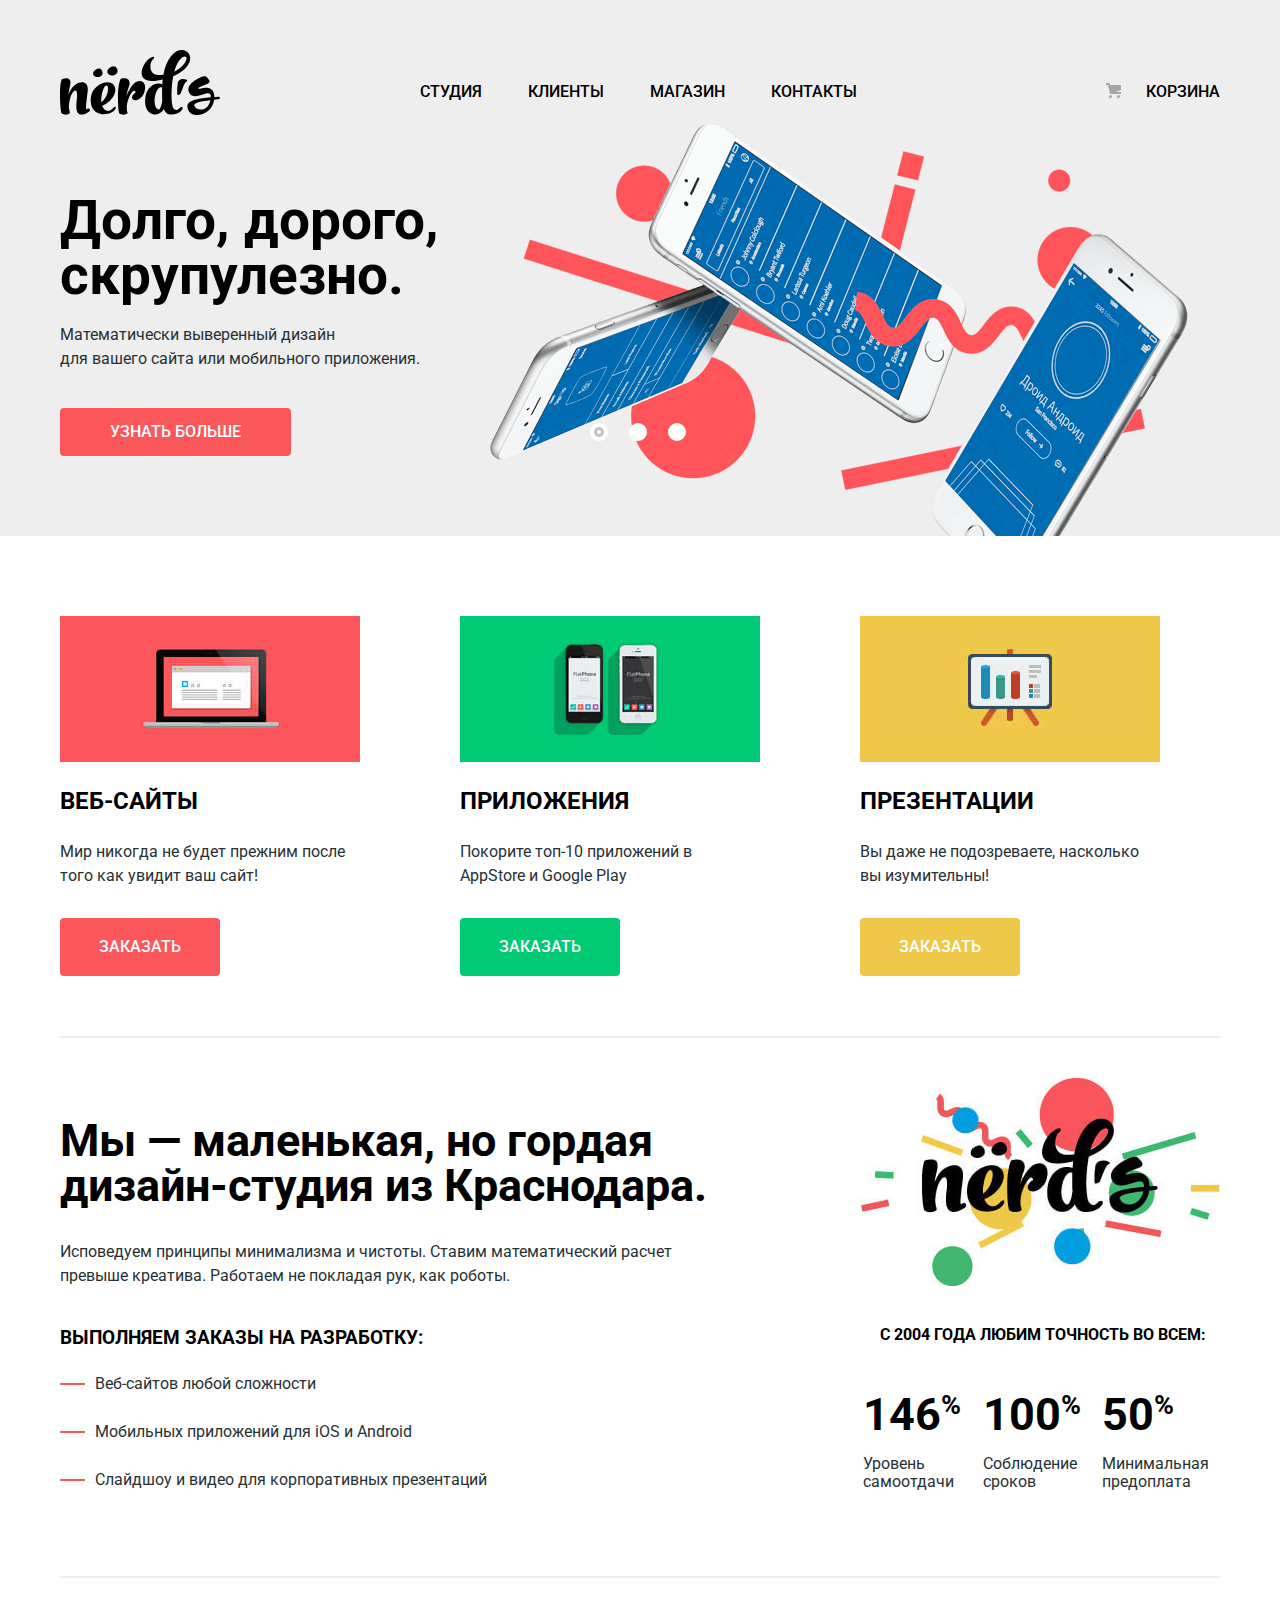
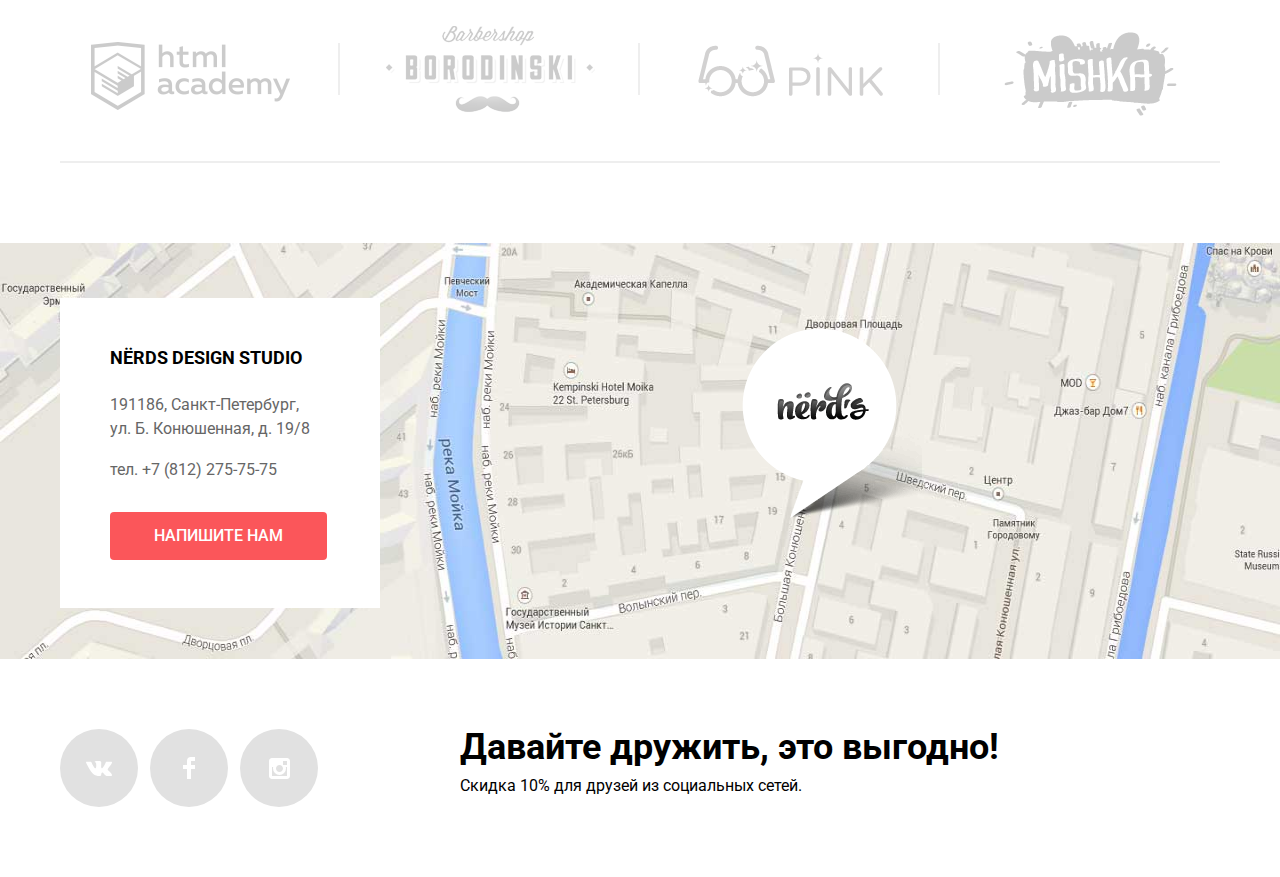
==== commit b523337f: "complete styling index page" ====
--- a/index.html
+++ b/index.html
@@ -73,116 +73,142 @@
 
         </section>
     </header>
-    <main>
+    <main class="container">
         <h1 class="visually-hidden">Сайт дизайн студии НЁРДС</h1>
         <section class="services">
-            <div class="container">
-                <ul class="services-list">
-                    <li class="services-item">
-                        <h3>Веб-сайты</h3>
-                        <img src="img/illustration-1.jpg" alt="Веб-сайты" width="300" height="146">
-                        <p>Мир никогда не будет прежним после того как увидит ваш сайт!</p>
-                        <a href="" class="button button-red">Заказать</a>
-                    </li>
-                    <li class="services-item">
-                        <h3>Приложения</h3>
-                        <img src="img/illustration-2.jpg" alt="Приложения" width="300" height="146">
-                        <p>Покорите топ-10 приложений в AppStore и Google Play</p>
-                        <a href="" class="button button-green">Заказать</a>
-                    </li>
-                    <li class="services-item">
-                        <h3>Презентации</h3>
-                        <img src="img/illustration-3.jpg" alt="Презентации" width="300" height="146">
-                        <p>Вы даже не подозреваете, 
-                                насколько вы изумительны!</p>
-                        <a href="" class="button button-yellow">Заказать</a>
-                    </li>                        
+            <ul class="services-list">
+                <li class="services-item">
+                    <h3>Веб-сайты</h3>
+                    <img src="img/illustration-1.jpg" alt="Веб-сайты" width="300" height="146">
+                    <p>Мир никогда не будет прежним после того как увидит ваш сайт!</p>
+                    <a href="" class="button button-red">Заказать</a>
+                </li>
+                <li class="services-item">
+                    <h3>Приложения</h3>
+                    <img src="img/illustration-2.jpg" alt="Приложения" width="300" height="146">
+                    <p>Покорите топ-10 приложений в AppStore и Google Play</p>
+                    <a href="" class="button button-green">Заказать</a>
+                </li>
+                <li class="services-item">
+                    <h3>Презентации</h3>
+                    <img src="img/illustration-3.jpg" alt="Презентации" width="300" height="146">
+                    <p>Вы даже не подозреваете, 
+                            насколько вы изумительны!</p>
+                    <a href="" class="button button-yellow">Заказать</a>
+                </li>                        
+            </ul>
+        </section>
+        <section class="skills">
+            <div class="skills-column-left">
+            <h2 class="visually-hidden">Наши способности</h2>
+                <b class="skills-tagline">
+                        Мы — маленькая, но гордая
+                        дизайн-студия из Краснодара.
+                </b>
+                <p>Исповедуем принципы минимализма и чистоты. Ставим математический расчет <br>
+                        превыше креатива. Работаем не покладая рук, как роботы.</p>
+                <h3>Выполняем заказы на разработку:</h3>
+                <ul class="skills-list">
+                    <li>Веб-сайтов любой сложности</li>
+                    <li>Мобильных приложений для iOS и Android</li>
+                    <li>Слайдшоу и видео для корпоративных презентаций</li>
                 </ul>
             </div>
-        </section>
-        <section class="skills">
-            <div class="container">
-                <div class="skills-column-left">
-                <h2 class="visually-hidden">Наши способности</h2>
-                    <b class="skills-tagline">
-                            Мы — маленькая, но гордая
-                            дизайн-студия из Краснодара.
-                    </b>
-                    <p>Исповедуем принципы минимализма и чистоты. Ставим математический расчет <br>
-                            превыше креатива. Работаем не покладая рук, как роботы.</p>
-                    <h3>Выполняем заказы на разработку:</h3>
-                    <ul class="skills-list">
-                        <li>Веб-сайтов любой сложности</li>
-                        <li>Мобильных приложений для iOS и Android</li>
-                        <li>Слайдшоу и видео для корпоративных презентаций</li>
-                    </ul>
-                </div>
-                <div class="skills-column-right">
-                    <figure class="skills-logo">
-                        <img src="img/nerds-illustration.jpg" alt="Логотип Нёрдс" width="360" height="208">
-                        <figcaption class="skills-logo-caption">
-                            <b>с 2004 года Любим точность во всем:</b>
-                            <ul class="efficiency-list">
-                                <li class="efficiency-item">
-                                    <p class="number">140<sup class="percent">%</sup></p>
-                                    <p>Уровень самоотдачи</p>
-                                </li>
-                                <li class="efficiency-item">
-                                    <p class="number">100<sup class="percent">%</sup></p>
-                                    <p>Соблюдение сроков</p>
-                                </li>
-                                <li class="efficiency-item">
-                                    <p class="number">50<sup class="percent">%</sup></p>
-                                    <p>Минимальная предоплата</p>
-                                </li>
-                            </ul>
-                        </figcaption>
-                    </figure>
-                </div>
-            </div>
-
+            <div class="skills-column-right">
+                <figure class="skills-logo">
+                    <img src="img/nerds-illustration.jpg" alt="Логотип Нёрдс" width="360" height="208">
+                    <figcaption class="skills-logo-caption">
+                        <b>с 2004 года Любим точность во всем:</b>
+                        <table class="efficiency-table">
+                            <tr>
+                                <td class="efficiency-value">146<span class="percent">%</span></td>
+                                <td class="efficiency-value">100<span class="percent">%</span></td>
+                                <td class="efficiency-value">50<span class="percent">%</span></td>
+                            </tr>
+                            <tr>
+                                <td class="efficiency-description">Уровень
+                                    самоотдачи</td>
+                                <td class="efficiency-description">Соблюдение 
+                                    сроков</td>
+                                <td class="efficiency-description">Минимальная
+                                    предоплата</td>
+                            </tr>
+                        </table>
+                    </figcaption>
+                </figure>
+            </div>
         </section>
         <section class="partners">
             <h2 class="visually-hidden">Наши партнеры</h2>
             <ul class="partners-list">
-                <li class="partners-item"><img src="img/logo-1.png" alt="HTML Academy"></li>
-                <li class="partners-item"><img src="img/logo-2.png" alt="Барбершоп 'Бородинский'"></li>
-                <li class="partners-item"><img src="img/logo-3.png" alt="Пинк"></li>
-                <li class="partners-item"><img src="img/logo-4.png" alt="Мишка"></li>
+                <li class="partners-item"><a href="https://htmlacademy.ru"><img src="img/logo-1.png" alt="HTML Academy" width="260" height="110"></a></li>
+                <li class="partners-item"><a href="https://htmlacademy.ru"><img src="img/logo-2.png" alt="Барбершоп 'Бородинский'" width="260" height="110"></a></li>
+                <li class="partners-item"><a href="https://htmlacademy.ru"><img src="img/logo-3.png" alt="Пинк" width="260" height="110"></a></li>
+                <li class="partners-item"><a href="https://htmlacademy.ru"><img src="img/logo-4.png" alt="Мишка" width="260" height="110"></a></li>
             </ul>
         </section>
-        <footer class="main-footer">
-            <section class="footer-top">
-                <h2 class="visually-hidden">Контакты</h2>
-                <img src="img/footer-map.jpg" alt="Карта" class="footer-map" >
+    </main>
+    <footer class="main-footer">
+        <section class="footer-top">
+            <h2 class="visually-hidden">Контакты</h2>
+            <div class="map-container">
+
+                <iframe src="https://www.google.com/maps/embed?pb=!1m18!1m12!1m3!1d1413.22008137255!2d30.32161108924505!3d59.93886218829035!2m3!1f0!2f0!3f0!3m2!1i1024!2i768!4f13.1!3m3!1m2!1s0x4696310fca5ba729%3A0xea9c53d4493c879f!2sBolshaya%20Konyushennaya%20St%2C%2019%2C%20Sankt-Peterburg%2C%20Russia%2C%20191186!5e0!3m2!1sen!2sus!4v1570615066419!5m2!1sen!2sus" height="416" frameborder="0" style="border:0;" allowfullscreen=""></iframe>
+                <img src="img/footer-map.jpg" alt="Карта" class="footer-map" height="416">
+                
+
+            </div>
+
+            <div class="container">
                 <article class="footer-contacts">
                     <h2>NЁRDS DESIGN STUDIO</h2>
-                    <p class="address">191186, Санкт-Петербург, 
+                    <p class="address">191186, Санкт-Петербург, <br>
                             ул. Б. Конюшенная, д. 19/8</p>
                     <p class="telephone">
                             тел. +7 (812) 275-75-75
                     </p>
-                    <a href="" class="button">Напишите нам</a>
+                    <a href="" class="button button-red">Напишите нам</a>
                 </article>
-            </section>
+                <div class="map-marker">
+
+                </div>
+            </div>
+
+        </section>
+        <div class="container">
             <section class="footer-bottom">
                 <h2 class="visually-hidden">Социальные сети</h2>
                 <ul class="social-links">
-                    <li><a href="vk.com">Вконтакте</a></li>
-                    <li><a href="facebook.com">Фейсбук</a></li>
-                    <li><a href="instagram.com">Инстаграм</a></li>
+                    <li>
+                        <a href="vk.com" class="social-button">
+                            <svg xmlns="http://www.w3.org/2000/svg" width="26" height="15" viewBox="0 0 26 15"><path fill="#FFF" d="M16.138 11.51c.956-.309 2.18 2.04 3.483 2.939.978.681 1.727.534 1.727.534l3.473-.05s1.815-.112.957-1.554c-.071-.12-.503-1.069-2.585-3.022-2.177-2.043-1.882-1.712.739-5.244 1.597-2.153 2.236-3.468 2.036-4.028-.192-.539-1.365-.399-1.365-.399L20.69.713c-.381.001-.704.119-.851.515-.003.004-.621 1.666-1.445 3.079-1.741 2.989-2.436 3.148-2.724 2.961-.661-.433-.494-1.737-.494-2.664 0-2.897.432-4.105-.846-4.417-.427-.104-.739-.172-1.828-.182-1.392-.021-2.574 0-3.244.329-.445.223-.786.712-.579.74.26.035.843.16 1.155.586.401.552.389 1.789.389 1.789s.229 3.411-.54 3.834c-.528.29-1.25-.302-2.803-3.016-.793-1.388-1.392-2.922-1.392-2.922s-.116-.285-.326-.441c-.25-.185-.6-.244-.6-.244L.848.684S.29.7.085.946c-.182.218-.015.668-.015.668s2.909 6.881 6.203 10.347c3.02 3.182 6.452 2.971 6.452 2.971h1.555s.469-.054.709-.312c.224-.24.214-.691.214-.691s-.031-2.109.935-2.419z"/></svg>
+                            <span class="visually-hidden">Вконтакте</span>
+                        </a>
+                </li>
+                    <li>
+                        <a href="facebook.com" class="social-button">
+                            <svg xmlns="http://www.w3.org/2000/svg" width="12" height="22" viewBox="0 0 12 22"><path fill="#FFF" d="M12 4V0H8a4 4 0 0 0-4 4v4H0v4h4v10h4V12h4V8H8V4h4z"/></svg>
+                            <span class="visually-hidden">Фейсбук</span>
+                            </a>
+                    </li>
+                    <li>
+                        <a href="instagram.com" class="social-button">
+
+                            <svg xmlns="http://www.w3.org/2000/svg" width="21" height="21" viewBox="0 0 21 21"><path fill="#FFF" d="M18 0H3C1.35 0 0 1.35 0 3v15c0 1.65 1.35 3 3 3h15c1.65 0 3-1.35 3-3V3c0-1.65-1.35-3-3-3zm-7.5 7c1.93 0 3.5 1.57 3.5 3.5S12.43 14 10.5 14 7 12.43 7 10.5 8.57 7 10.5 7zM18 18H3V9h1.181A6.504 6.504 0 0 0 4 10.5a6.5 6.5 0 1 0 13 0 6.45 6.45 0 0 0-.181-1.5H18v9zm0-11h-4V3h4v4z"/></svg>
+                            <span class="visually-hidden">Инстаграм</span>
+                        </a>
+                    </li>
                 </ul>
                 <p class="footer-tagline">
-                    <b class="footer-tagline">
+                    <b>
                             Давайте дружить, это выгодно!
                     </b>
                     Скидка 10% для друзей из социальных сетей.
                 </p>
-
-
             </section>
-        </footer>
-    </main>
+        </div>
+
+    </footer>
     <section class="modal modal-appeal">
         <h2>Напишите нам</h2>
         <form action="https://htmlacademy.ru/echo" class="appeal-form">
--- a/css/main.css
+++ b/css/main.css
@@ -14,7 +14,7 @@
 
 
 main section {
-    padding-bottom: 80px;
+    padding-bottom: 60px;
     border-bottom: 2px solid #eeeeee; /* Разделитель */
 }
 .container {
@@ -37,11 +37,12 @@
 .button {
     display: inline-block;
     line-height: 18px;
-    padding: 21px 50px;
+    padding: 15px 50px;
     color: #ffffff;
-
+    font-weight: 500;
     text-decoration: none;
     text-transform: uppercase;
+    border-radius: 4px;
 }
 .button:focus {
 
@@ -85,7 +86,7 @@
     display: flex;
     justify-content: flex-start;
     align-items: center;
-    margin-bottom: 18px;
+    margin-bottom: 3px;
   
 }
 .main-navigation .logo {
@@ -264,6 +265,7 @@
     line-height: 30px;
     font-weight: 700;
     order: 1;
+    text-transform: uppercase;
 }
 .services-item p {
     margin: 0;
@@ -279,9 +281,10 @@
     box-sizing: border-box;
     order: 2;
 }
-.skills .container{
+.skills{
     display: flex;
     justify-content: space-between;
+    margin-bottom: 38px;
 }
 .skills-column-left {
     max-width: 700px;
@@ -346,31 +349,191 @@
     margin-bottom: 43px;
     margin-left: 20px;
 }
-.efficiency-list {
+
+.efficiency-value {
+    padding-bottom: 25px;
+    padding-right: 15px;
+    font-size: 45px;
+    font-weight: 700;
+}
+.efficiency-value .percent {
+    font-size: 60%;
+    vertical-align: super;
+}
+.efficiency-description {
+    line-height: 18px;
+    color: #283136;
+    font-weight: 400;
+}
+.partners {
+    margin-bottom: 80px;
+    padding-bottom: 35px;
+}
+.partners-list {
     display: flex;
     flex-wrap: wrap;
+    align-items: center;
     margin: 0;
     padding: 0;
     list-style: none;
-}
-.efficiency-list p {
-    margin: 0;
-}
-.efficiency-item {
-    width: 100px;
-    margin-right: 25px;
+    
+}
+.partners-item {
+    width: 260px;
+    height: 110px;
+    position: relative;
+    padding: 0px 20px;
+}
+.partners-item::after {
+    content: "";
+    position: absolute;
+    width: 2px;
+    height: 52px;
+    top: 27px;
+    right: 0px;
+    background-color: #eeeeee;
+}
+.partners-item:first-child {
+    padding-left: 0;
+}
+.partners-item:nth-child(4n) {
+    padding-right: 0;
+}
+.partners-item:nth-child(4n)::after {
+    display: none;
+}
+.partners-item:nth-child(4n) {
+    border-right: none;
+}
+.partners-item a {
+}
+.partners-item img {
+    opacity: 0.2;
+    
+}
+.partners-item a:hover img {
+    opacity: 1;
+}
+.footer-top {
+    position: relative;
+    margin-bottom: 70px;
+}
+.map-container  {
+    width: 100%;
+    height: 416px;
+}
+.map-container img {
+    width: 100%;
+    margin: 0;
+    padding: 0;
+    position: absolute;
+    top: 0;
+    left: 0;
+    z-index: 1;
+}
+
+.map-container iframe {
+    width: 100%;
+    position: relative;
+    border: none;
+    z-index: 2;
+}
+.footer-map {
+}
+.footer-contacts {
+    position: absolute;
+    padding: 45px 50px;
+    top: 55px;
+    width: 320px;
+    height: 310px;
+    background-color: #ffffff;
+    box-sizing: border-box;
+    z-index: 3;
+}
+.footer-contacts h2 {
+    margin: 0;
     margin-bottom: 20px;
-}
-.efficiency-item:nth-child(3n) {
-    margin-right: 0;
-}
-.efficiency-item .number {
-    font-size: 45px;
+    font-size: 18px;
+    line-height: 30px;
+    font-weight: 700;
+}
+.footer-contacts p {
+    margin: 0;
+    color: #666666;
+    font-weight: 400;
+
+}
+.footer-contacts .address {
+    margin-bottom: 17px;
+}
+.footer-contacts .telephone {
     margin-bottom: 30px;
+}
+.footer-contacts .button {
+    line-height: 18px;
+    padding: 15px 44px;
+}
+.map-marker {
+    position: absolute;
+    top: 85px;
+    left: 58%;
+    background-image: url("../img/map-marker.png");
+    background-repeat: no-repeat;
+    width: 180px;
+    height: 190px;
+    z-index: 1;
+}
+
+.footer-bottom {
+    display: flex;
+    flex-direction: flex-start;
+    margin-bottom: 70px;
+}
+.footer-bottom .social-links {
+    display: flex;
+    flex-wrap: wrap;
+    align-content: space-between;
+    justify-content: flex-start;
+    max-width: 360px;
+    margin: 0;
+    margin-top: -30px;
+    padding: 0;
+    list-style: none;
+    margin-right: 130px;
+}
+.footer-bottom .social-button {
+    display: flex;
+    width: 78px;
+    height: 78px;
+    margin-top: 30px;
+    margin-right: 12px;
+    align-items: center;
+    justify-content: center;
+    background-color: #e1e1e1;
+    border-radius: 50%;
+    text-align: center;
+}
+.social-button:hover  {
+    background-color: #e74246;
+}
+.social-button:focus {
+    background-color: #d7373b;
+}
+.social-button:focus path {
+    opacity: 0.5;
+}
+.footer-bottom .footer-tagline {
+    margin: 0;
+    line-height: 22px;
+    font-weight: 400;
+}
+.footer-bottom .footer-tagline b {
+    display: block;
+    font-size: 36px;
+    line-height: 36px;
     font-weight: 700;
-    
-}
-.efficiency-item p {
-    line-height: 18px;
-    font-weight: 400;
+    margin-bottom: 10px;
+}
+.modal-appeal {
+    display: none;
 }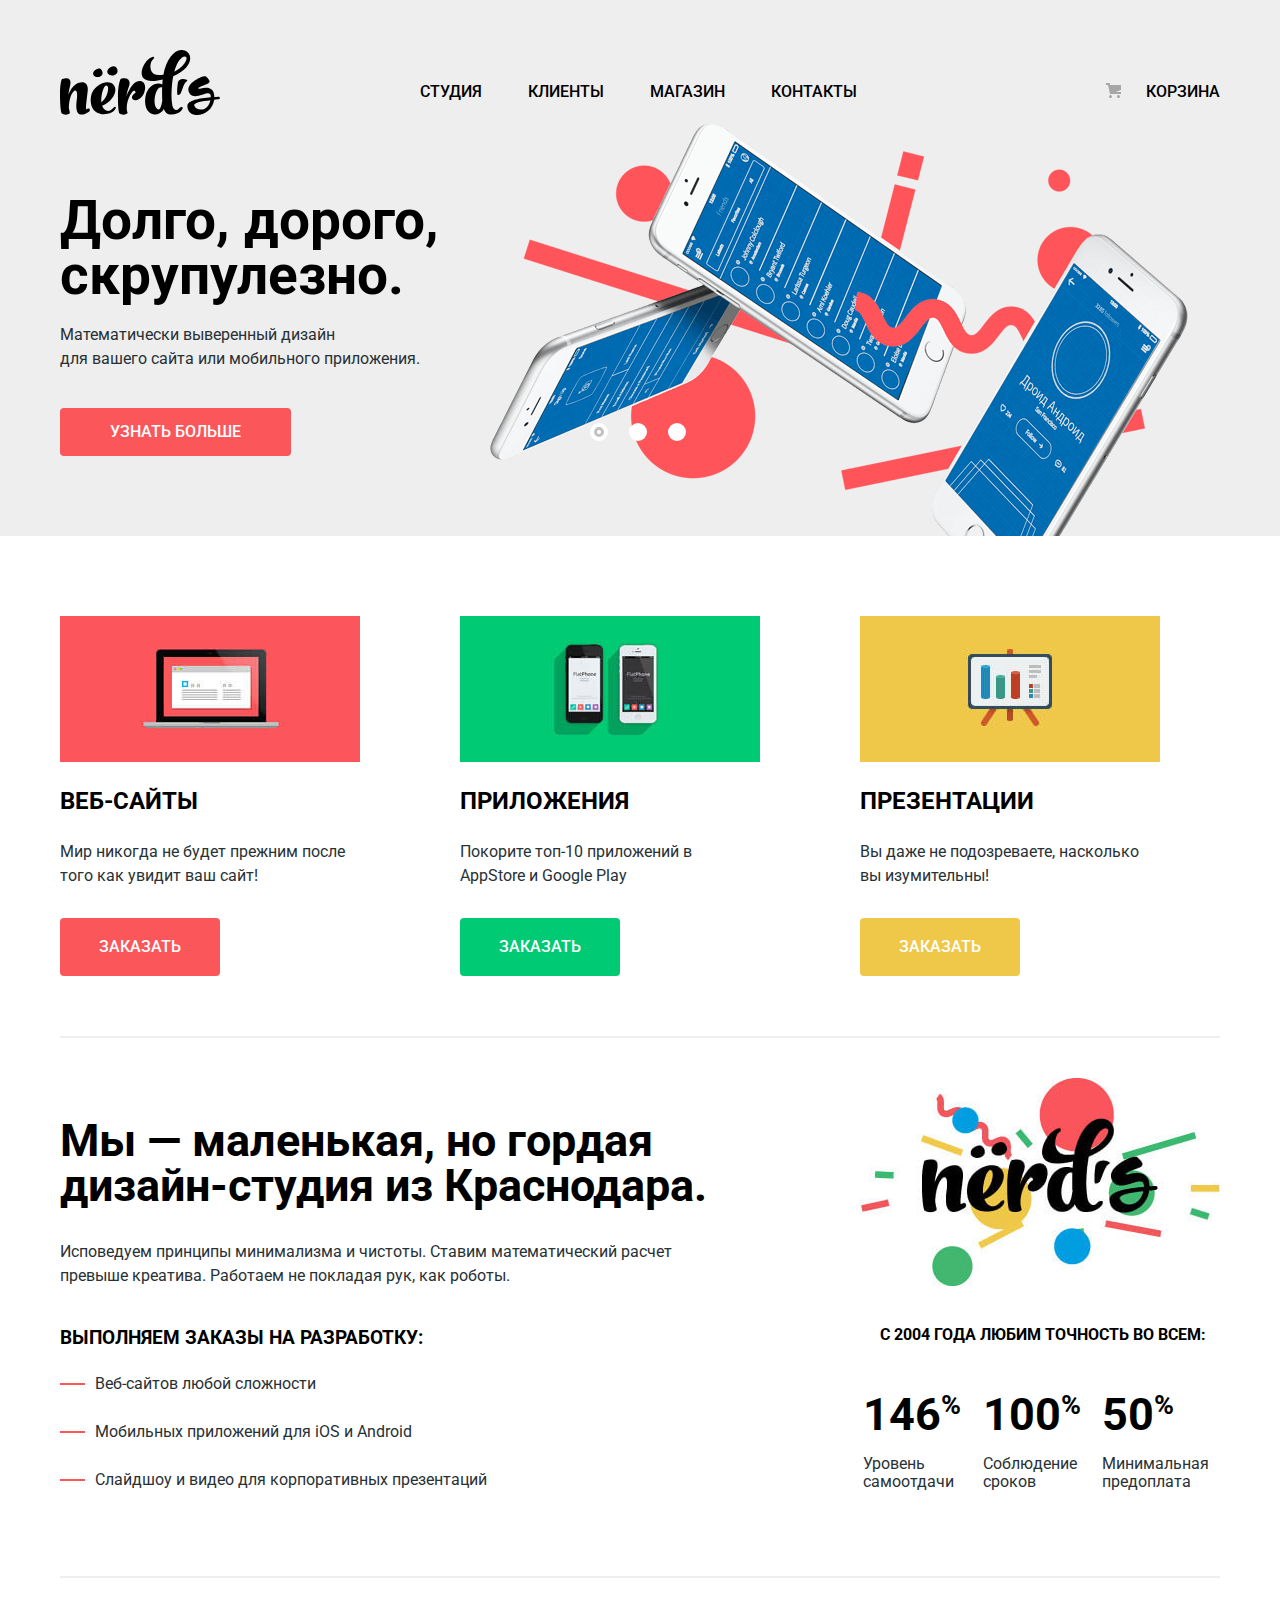
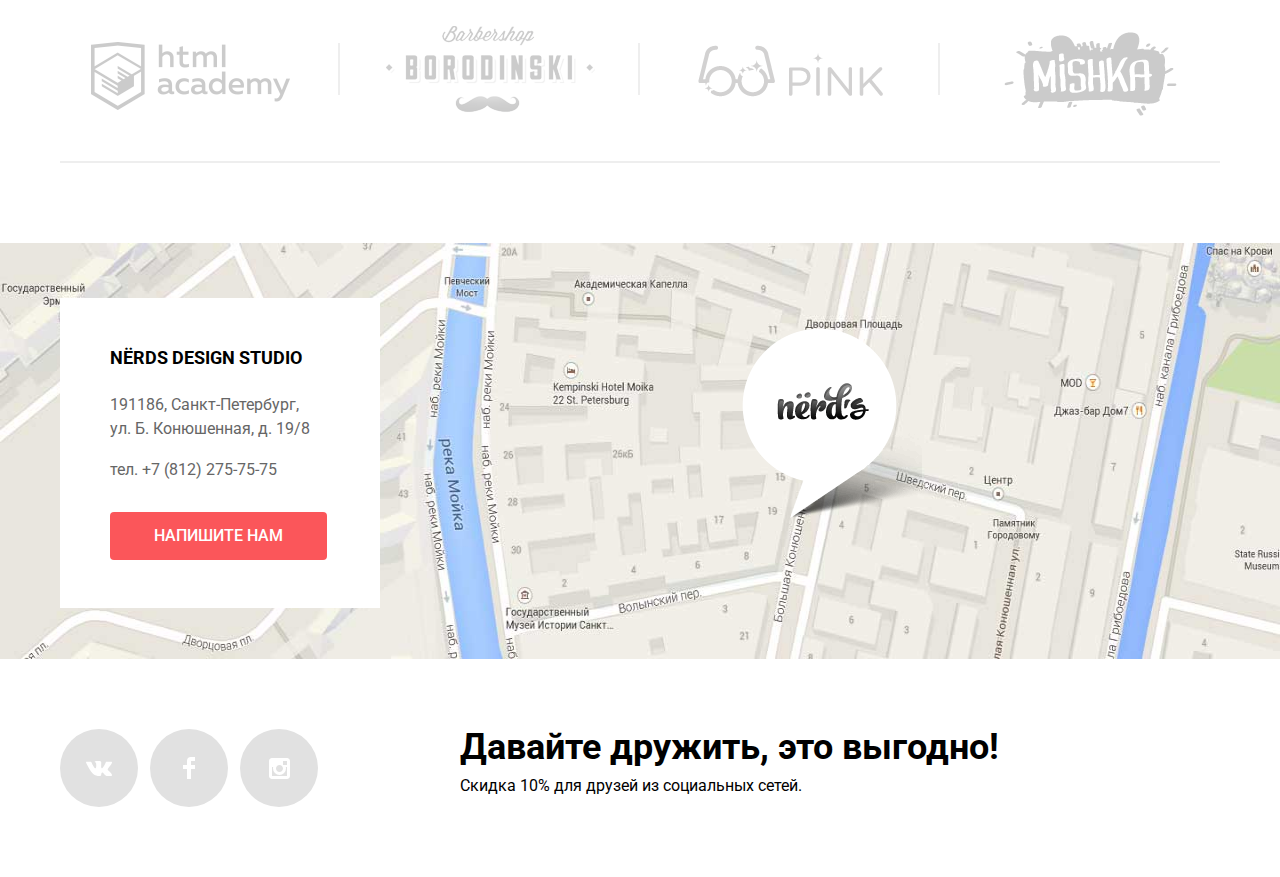
==== commit dc5790b2: "Added modal popup" ====
--- a/index.html
+++ b/index.html
@@ -167,7 +167,7 @@
                     <p class="telephone">
                             тел. +7 (812) 275-75-75
                     </p>
-                    <a href="" class="button button-red">Напишите нам</a>
+                    <a href="" class="button button-red" id="modal-appeal-link">Напишите нам</a>
                 </article>
                 <div class="map-marker">
 
@@ -212,22 +212,22 @@
     <section class="modal modal-appeal">
         <h2>Напишите нам</h2>
         <form action="https://htmlacademy.ru/echo" class="appeal-form">
-         <p class="appeal-item">
-             <label for="name">Ваше имя:</label>
-             <input type="text" name="name"  id="name">
-         </p>
-         <p class="appeal-item">
-             <label for="email">Ваш e-mail:</label>
-             <input type="email" name="email" id="email">
-         </p>
-         <p class="appeal-item">
-             <label for="message">Текст письма:</label>
-             <textarea name="message" id="message" cols="30" rows="10"></textarea>
-         </p>
-         <button class="button" type="submit">Отправить</button>
-         <button class="modal-close" type="button">Закрыть</button>
-         
+                <p class="appeal-item">
+                    <label for="name">Ваше имя:</label>
+                    <input type="text" name="name"  id="name" placeholder="Имя Фамилия" required>
+                </p>
+                <p class="appeal-item">
+                    <label for="email">Ваш e-mail:</label>
+                    <input type="email" name="email" id="email" placeholder="E-mail" required>
+                </p>
+                <p class="appeal-item textarea">
+                    <label for="message">Текст письма:</label>
+                    <textarea name="message" id="message" placeholder="В свободной форме"></textarea>
+                </p>
+
+         <button class="button button-red" type="submit" id="submit-button">Отправить</button>
         </form>
+        <button class="modal-close" type="button">Закрыть</button>
     </section>
     <script src="scripts/app.js"></script>
 </body>
--- a/css/main.css
+++ b/css/main.css
@@ -236,6 +236,7 @@
     display: block;
 }
 .services {
+    margin-top: -30px;
     margin-bottom: 40px;
 }
 .services-list {
@@ -252,6 +253,7 @@
     display: flex;
     flex-direction: column;
     width: 300px;
+    margin-top: 30px;
     margin-right: 100px;
 }
 .services-item:nth-child(3n) {
@@ -393,7 +395,7 @@
     right: 0px;
     background-color: #eeeeee;
 }
-.partners-item:first-child {
+.partners-item:nth-child(4n+1) {
     padding-left: 0;
 }
 .partners-item:nth-child(4n) {
@@ -486,7 +488,7 @@
 
 .footer-bottom {
     display: flex;
-    flex-direction: flex-start;
+    justify-content: flex-start;
     margin-bottom: 70px;
 }
 .footer-bottom .social-links {
@@ -535,5 +537,123 @@
     margin-bottom: 10px;
 }
 .modal-appeal {
-    display: none;
+    opacity: 0;
+    position: fixed;
+    width: 760px;
+    top: 168px;
+    left: 50%;
+    margin-left: -480px;
+    padding: 65px 100px 85px 100px;
+    background-color: #ffffff;
+    z-index: 0;
+}
+.modal-appeal h2 {
+    margin: 0;
+    margin-bottom: 47px;
+    font-size: 45px;
+    line-height: 45px;
+    font-weight: 700;
+}
+.appeal-form {
+    display: flex;
+    flex-wrap: wrap;
+    justify-content: space-between;
+}
+.appeal-form button {
+    border: none;
+}
+.appeal-item {
+    margin: 0;
+    margin-bottom: 30px;
+}
+.appeal-item label {
+    display: block;
+    margin-bottom: 7px;
+    font-weight: 700;
+
+}
+.appeal-item input {
+    box-sizing: border-box;
+    width: 360px;
+    padding: 15px;
+    font-style: inherit;
+    font-weight: 400;
+    color: #000000;
+    border: 2px solid #d7dcde;
+}
+.appeal-item input:hover,
+.appeal-item textarea:hover {
+    border-color: #b4b9bb;
+
+}
+.appeal-item input:focus,
+.appeal-item textarea:focus {
+    outline: none;
+    border-color: #000000;
+    color: #000000;
+
+}
+.appeal-item input:invalid,
+.appeal-item textarea:invalid {
+    border-color: #e74246;
+    color: #e74246;
+}
+.appeal-item.textarea {
+    flex-grow: 1;
+    width: 100%;
+}
+.appeal-item textarea {
+    width: 100%;
+    height: 118px;
+    padding: 15px;
+    font-style: inherit;
+    color: #d7dcde;
+    font-weight: 400;
+    border: none;
+    border: 2px solid #d7dcde;
+    box-sizing: border-box;
+}
+
+.appeal-form .appeal-item:last-child {
+    margin-bottom: 45px;
+}
+.modal-close {
+    position: absolute;
+    top: 78px;
+    right: 90px;
+    width: 25px;
+    height: 25px;
+    font-size: 0;
+    border: none;
+    background-color: transparent;
+    cursor: pointer;
+}
+.modal-close::before,
+.modal-close::after {
+    content: "";
+    position: absolute;
+    left: 0px;
+    top: 11px;
+    width: 25px;
+    height: 4px;
+    background-color: rgba(251, 86, 90, 0.3);
+}
+.modal-close:hover::before,
+.modal-close:hover::after {
+    background-color: rgba(251, 86, 90, 1);
+}
+.modal-close:focus::before,
+.modal-close:focus::after {
+    background-color: rgba(251, 86, 90, 0.1);
+}
+.modal-close::before {
+    transform: rotate(45deg);
+}
+.modal-close::after {
+    transform: rotate(-45deg);
+}
+.modal-show {
+    opacity: 1;
+    z-index: 20;
+    transition: opacity 0.5s ease-in-out;
 }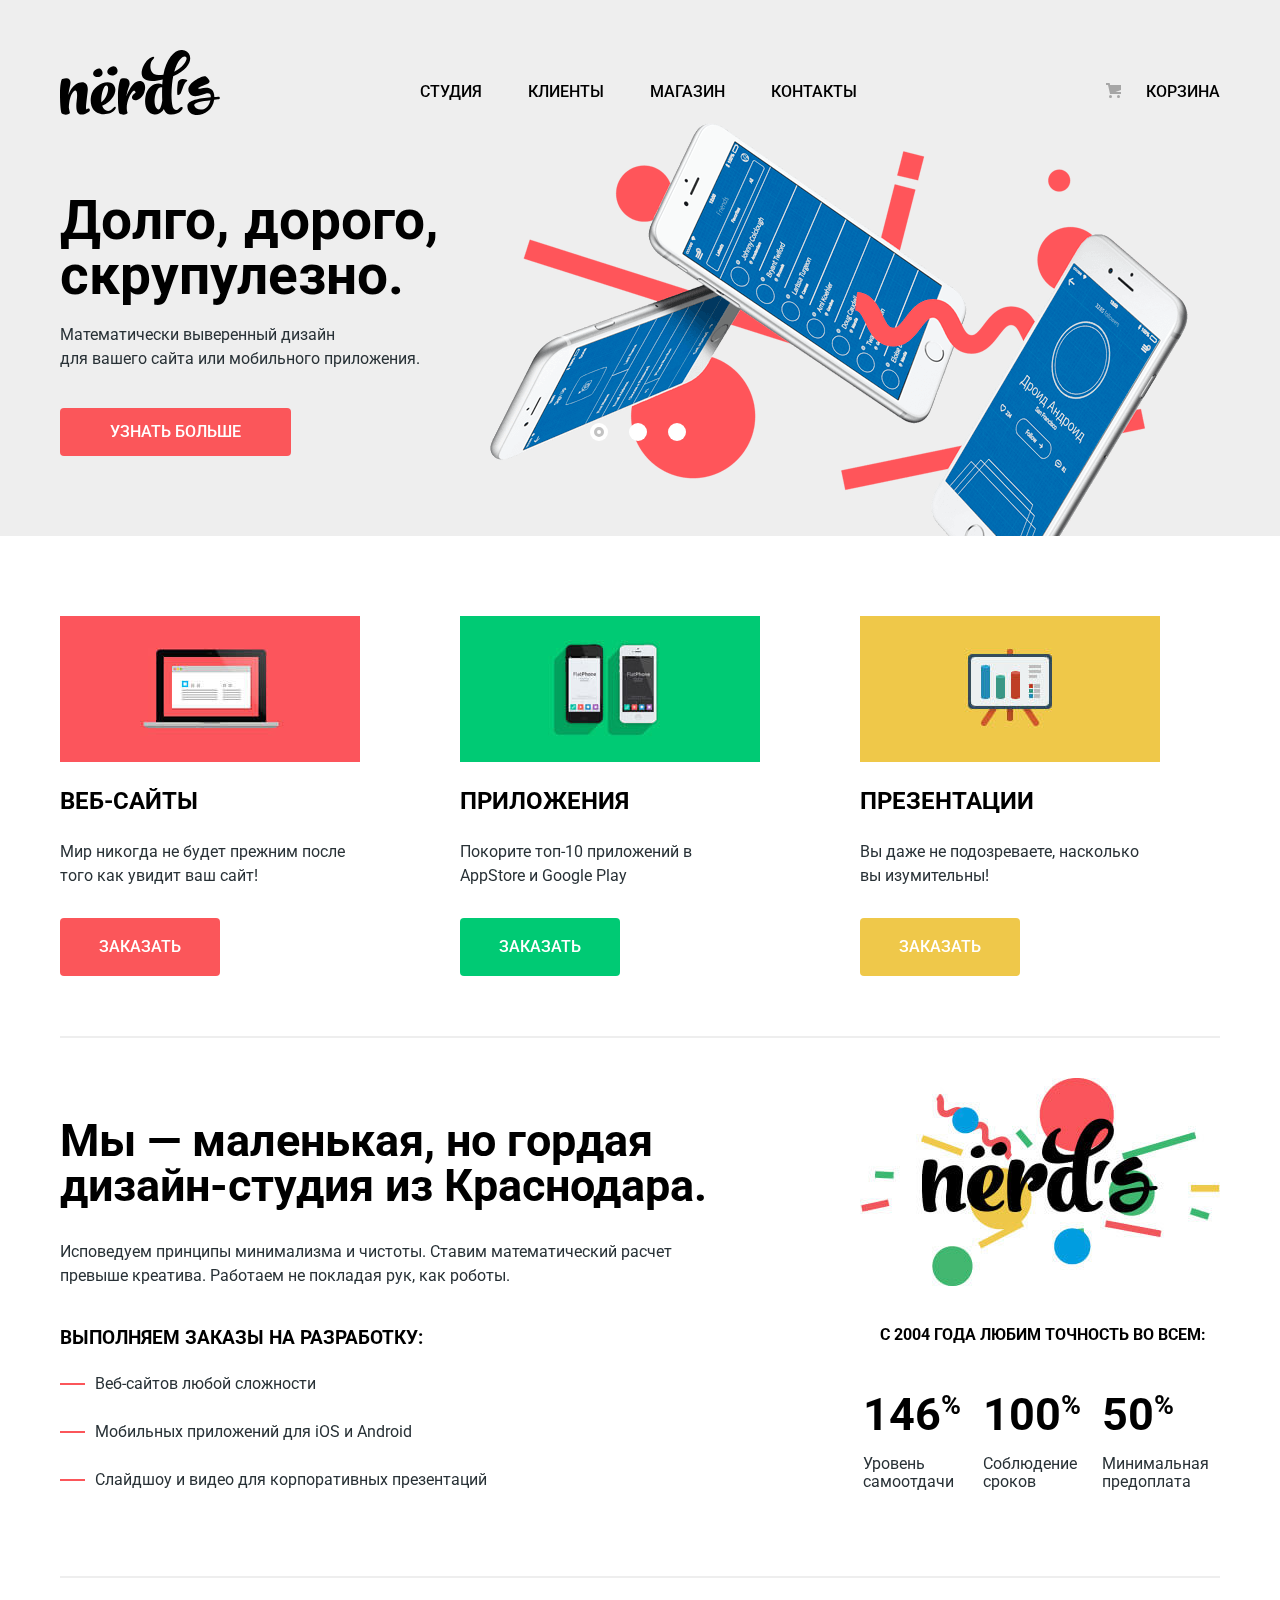
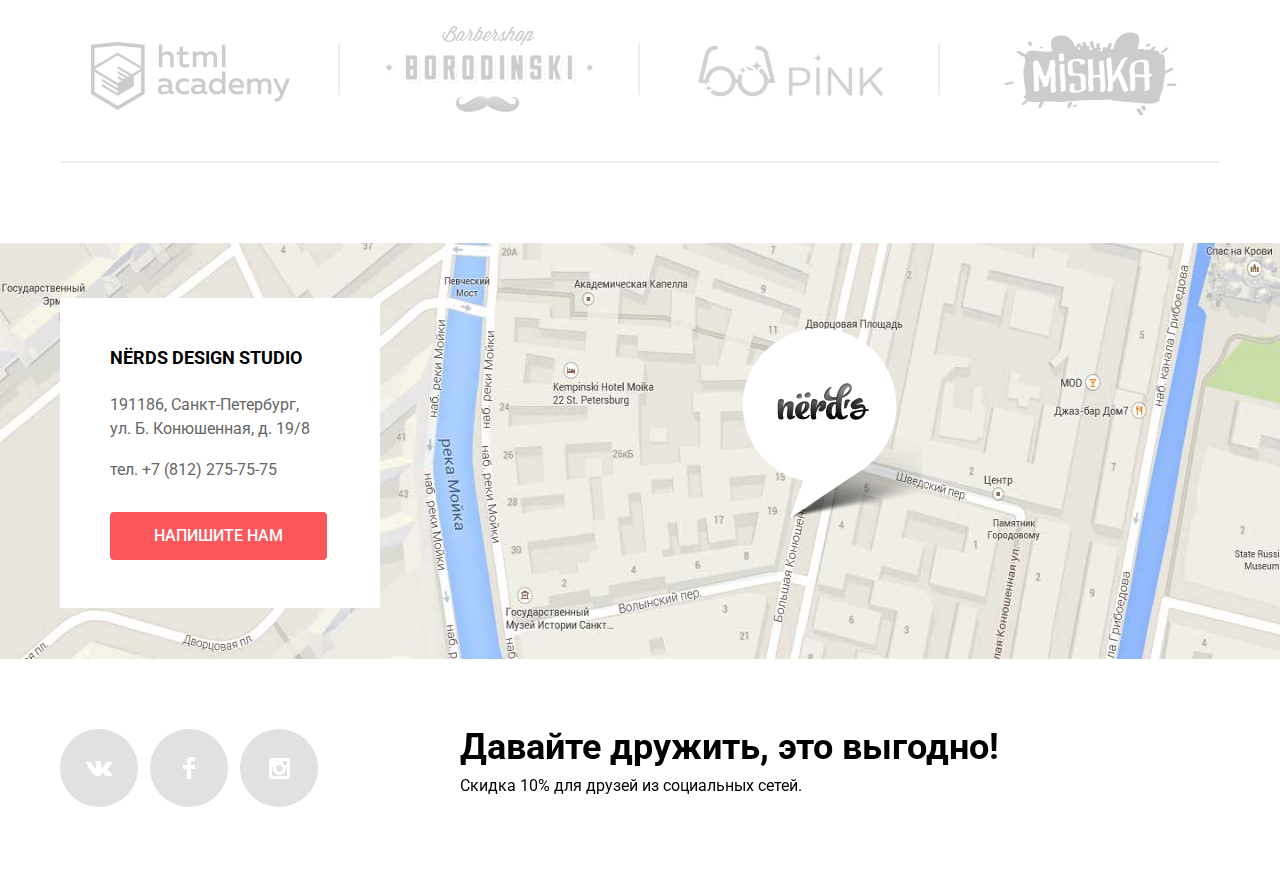
==== commit 56b5c0be: "Added layout for catalog page" ====
--- a/index.html
+++ b/index.html
@@ -39,7 +39,7 @@
                     <button class="slider-button">Переключить слайд</button>
                     <button class="slider-button">Переключить слайд</button>
                 </div>
-                <ul class="slider-list">
+                <ul class="slider-list owl-carousel">
                     <li class="slider-item current-slide">
                         <h3>Долго, дорого, 
                             скрупулезно.</h3>
@@ -214,11 +214,11 @@
         <form action="https://htmlacademy.ru/echo" class="appeal-form">
                 <p class="appeal-item">
                     <label for="name">Ваше имя:</label>
-                    <input type="text" name="name"  id="name" placeholder="Имя Фамилия" required>
+                    <input type="text" name="name"  id="name" placeholder="Имя Фамилия">
                 </p>
                 <p class="appeal-item">
                     <label for="email">Ваш e-mail:</label>
-                    <input type="email" name="email" id="email" placeholder="E-mail" required>
+                    <input type="email" name="email" id="email" placeholder="E-mail">
                 </p>
                 <p class="appeal-item textarea">
                     <label for="message">Текст письма:</label>
@@ -229,6 +229,9 @@
         </form>
         <button class="modal-close" type="button">Закрыть</button>
     </section>
+    <div class="overlay">
+
+    </div>
     <script src="scripts/app.js"></script>
 </body>
 </html>--- a/css/main.css
+++ b/css/main.css
@@ -1,3 +1,11 @@
+@keyframes fadein {
+    0% {
+        opacity: 0;
+    }
+    100% {
+        opacity: 1;
+    }
+}
 img {
     max-width: 100%;
 }
@@ -195,24 +203,28 @@
     list-style: none;
 }
 .slider-item {
+
     display: none;
     padding-top: 75px;
 
 
 }
 .slider-item:nth-child(1) {
+
     background-image: url("../img/slide1.png");
     background-repeat: no-repeat;
     background-position: 93% 100%;
 
 }
 .slider-item:nth-child(2) {
+
     background-image: url("../img/slide2.png");
     background-repeat: no-repeat;
     background-position: 100% 20px;
     
 }
 .slider-item:nth-child(3) {
+
     background-image: url("../img/slide3.png");
     background-repeat: no-repeat;
     background-position: right 100%;
@@ -234,6 +246,7 @@
 }
 .slider-item.current-slide {
     display: block;
+
 }
 .services {
     margin-top: -30px;
@@ -545,7 +558,10 @@
     margin-left: -480px;
     padding: 65px 100px 85px 100px;
     background-color: #ffffff;
-    z-index: 0;
+    -webkit-box-shadow: 0px 5px 15px 2px rgba(0,0,0,0.72);
+    -moz-box-shadow: 0px 5px 15px 2px rgba(0,0,0,0.72);
+    box-shadow: 0px 5px 15px 2px rgba(0,0,0,0.72);
+    z-index: -1;
 }
 .modal-appeal h2 {
     margin: 0;
@@ -593,11 +609,7 @@
     color: #000000;
 
 }
-.appeal-item input:invalid,
-.appeal-item textarea:invalid {
-    border-color: #e74246;
-    color: #e74246;
-}
+
 .appeal-item.textarea {
     flex-grow: 1;
     width: 100%;
@@ -616,6 +628,12 @@
 
 .appeal-form .appeal-item:last-child {
     margin-bottom: 45px;
+}
+.appeal-item input:invalid,
+.appeal-item textarea:invalid,
+.appeal-item .input-invalid {
+    border-color: #e74246;
+    color: #e74246;
 }
 .modal-close {
     position: absolute;
@@ -628,6 +646,9 @@
     background-color: transparent;
     cursor: pointer;
 }
+.modal-close:focus {
+    outline: none;
+}
 .modal-close::before,
 .modal-close::after {
     content: "";
@@ -644,6 +665,7 @@
 }
 .modal-close:focus::before,
 .modal-close:focus::after {
+
     background-color: rgba(251, 86, 90, 0.1);
 }
 .modal-close::before {
@@ -654,6 +676,31 @@
 }
 .modal-show {
     opacity: 1;
-    z-index: 20;
-    transition: opacity 0.5s ease-in-out;
+    z-index: 1000;
+    transition: opacity 0.8s ease;
+}
+.overlay {
+    display: none;
+    position: fixed;
+    top: 0;
+    left: 0;
+    background-color: rgba(0, 0, 0, 0.5);
+    width: 100%;
+    height: 100%;
+    z-index: 100;
+}
+.overlay-show {
+    display: block;
+    animation-name: fadein;
+    animation-duration: 1s;
+}
+.inner-page .main-header {
+    padding-bottom: 110px;
+}
+.catalog-title {
+    margin: 0;
+    margin-top: 76px;
+    font-size: 55px;
+    line-height: 55px;
+    text-align: center;
 }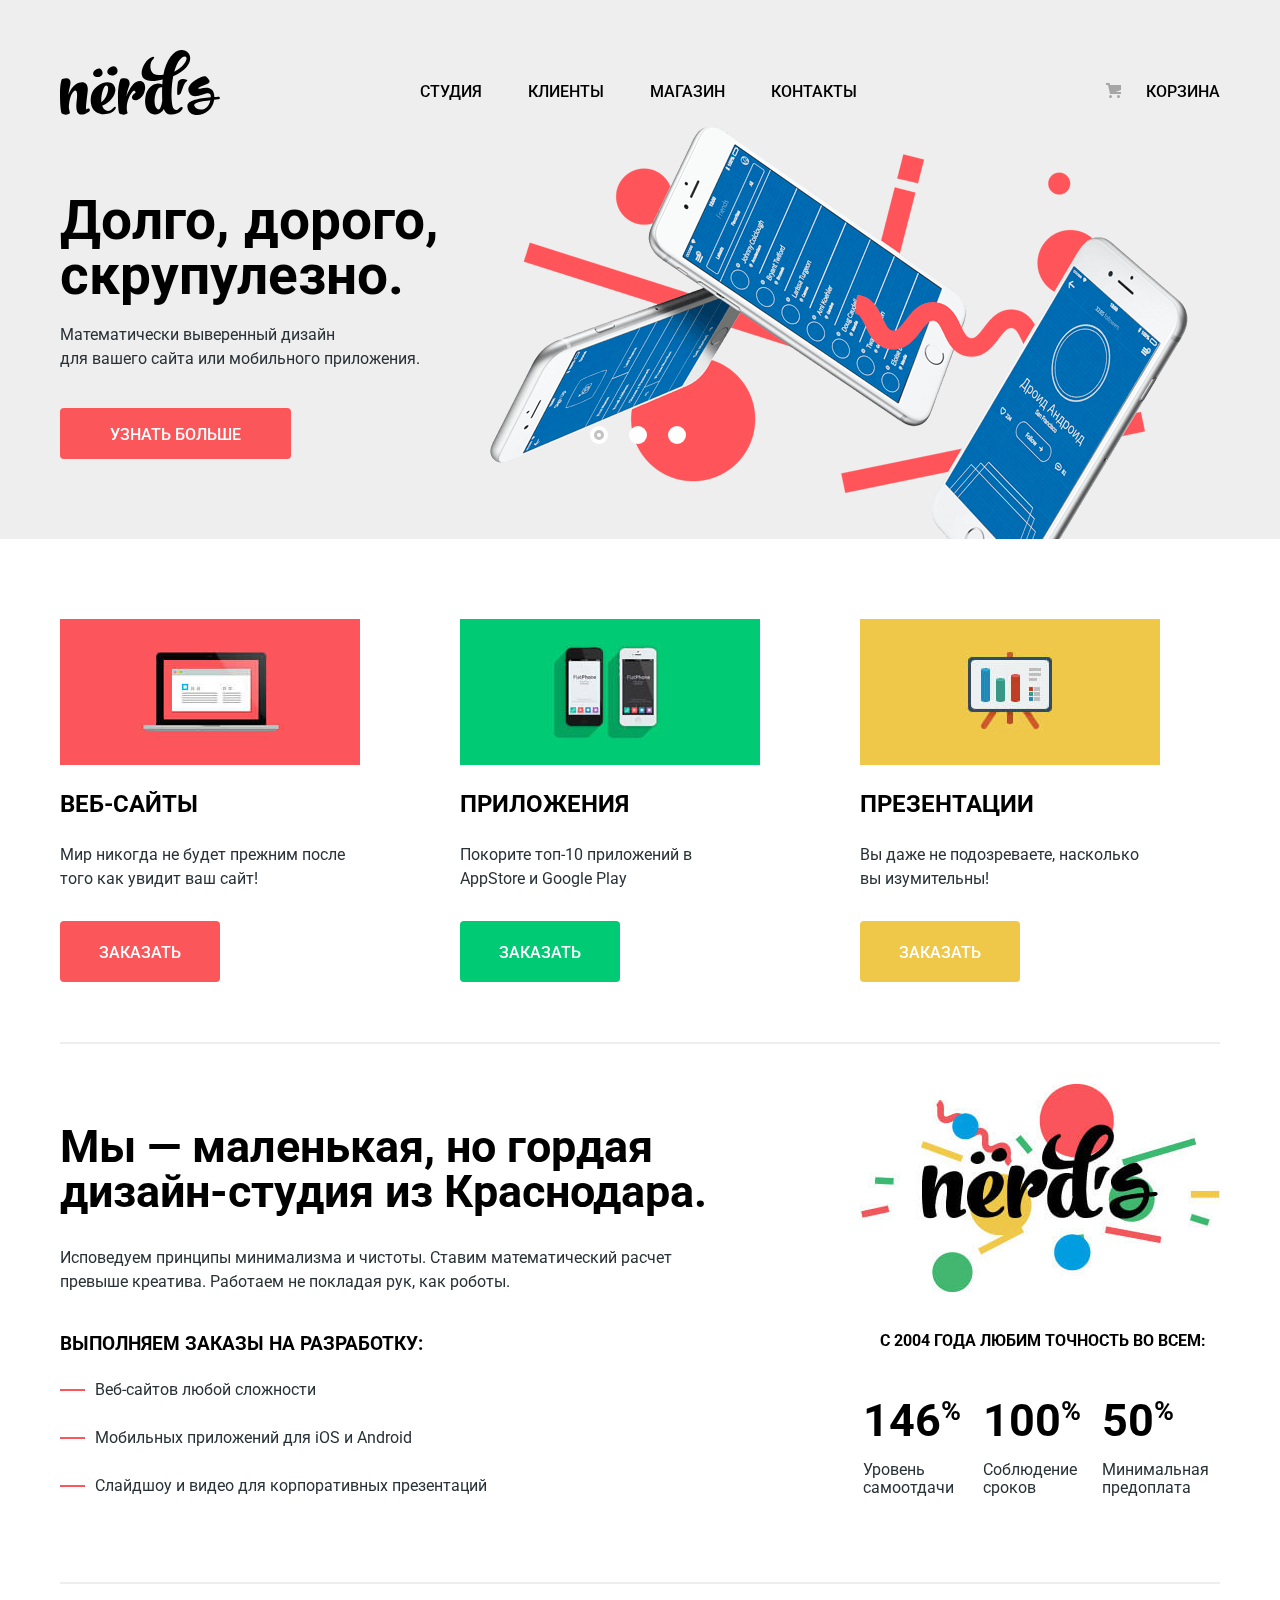
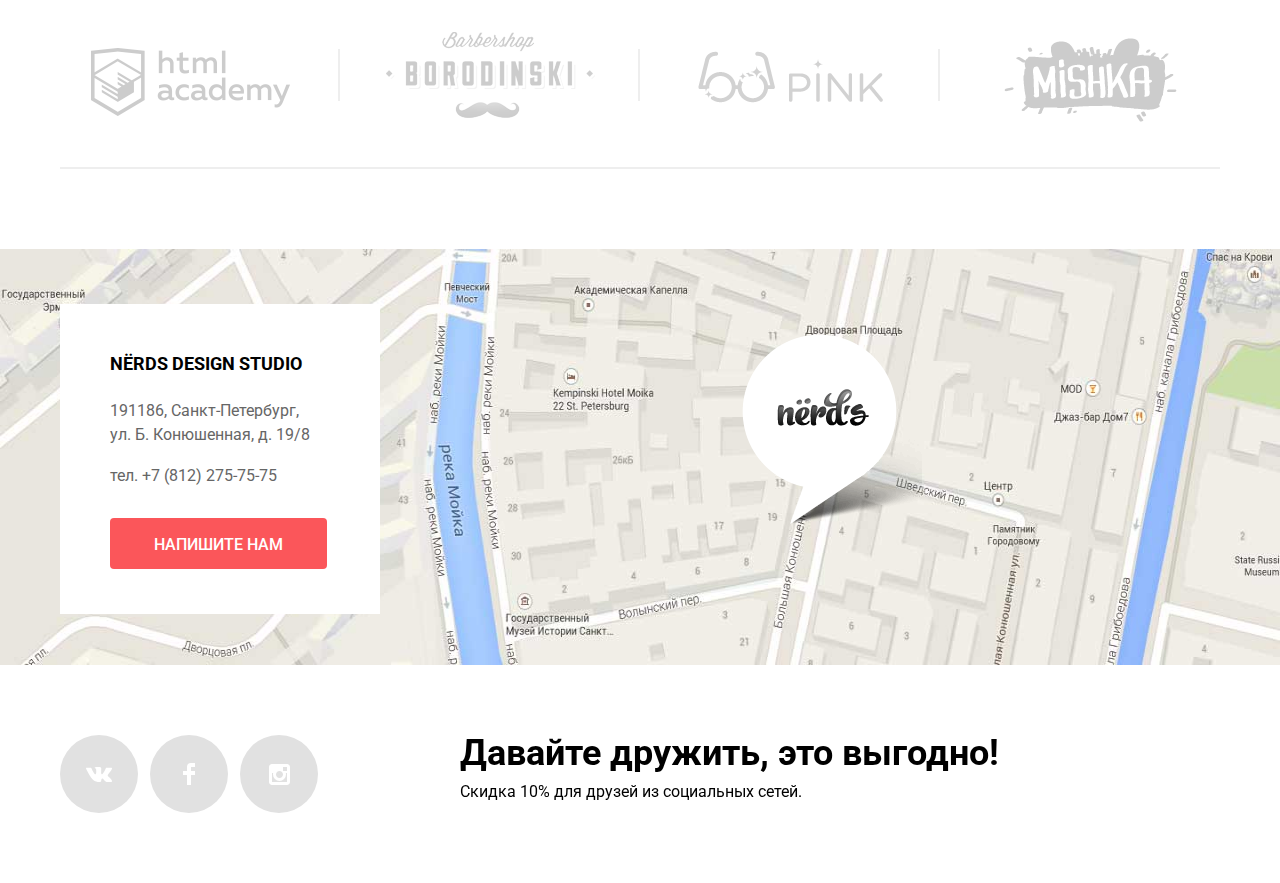
==== commit 19a5c449: "fixes" ====
--- a/index.html
+++ b/index.html
@@ -19,7 +19,7 @@
                     <ul class="site-navigation">
                         <li><a href="">Студия</a></li>
                         <li><a href="">Клиенты</a></li>
-                        <li><a href="">Магазин</a></li>
+                        <li><a href="catalog.html">Магазин</a></li>
                         <li><a href="">Контакты</a></li>
                     </ul>
                     <div class="cart">
--- a/css/main.css
+++ b/css/main.css
@@ -30,9 +30,10 @@
     margin: 0 auto;
     padding: 0 20px;
 }
-.visually-hidden {
-    position: absolute;
-
+.visually-hidden:not(:focus):not(:active), 
+input[type=checkbox].visually-hidden, 
+input[type=radio].visually-hidden {
+    position: absolute;
     width: 1px;
     height: 1px;
     margin: -1px;
@@ -46,12 +47,19 @@
     display: inline-block;
     line-height: 18px;
     padding: 15px 50px;
+    cursor: pointer;
     color: #ffffff;
     font-weight: 500;
     text-decoration: none;
     text-transform: uppercase;
+    vertical-align: middle;
     border-radius: 4px;
-}
+    border: none;
+    border-top: 3px solid transparent;
+    word-break: break-word;
+
+}
+
 .button:focus {
 
     color: rgba(255, 255, 255, 0.3);
@@ -60,9 +68,11 @@
     background-color: #fb565a;
 }
 .button-red:hover {
+
     background-color: #e74246;
 }
 .button-red:focus {
+    border-color: #c13135;
     background-color: #d7373b;
 }
 .button-green {
@@ -72,6 +82,7 @@
     background-color: #00bc6c;
 }
 .button-green:focus {
+    border-color: #009958;
     background-color: #00aa62;
 }
 .button-yellow {
@@ -81,7 +92,21 @@
     background-color: #eab534;
 }
 .button-yellow:focus {
+    border-color: #ce961f;
     background-color: #e5a722;
+}
+.button-grey {
+    color: #000000;
+    background-color: #eeeeee;
+}
+.button-grey:hover {
+    background-color: #dfdfdf;
+}
+.button-grey:focus {
+    color: #000000;
+    border-color: #bfbfbf;
+    background-color: #d5d5d5;
+    opacity: 0.3;
 }
 .main-header {
     width: 100%;
@@ -695,12 +720,383 @@
     animation-duration: 1s;
 }
 .inner-page .main-header {
-    padding-bottom: 110px;
-}
+    padding-bottom: 1px;
+    margin-bottom: 48px;
+
+}
+
 .catalog-title {
     margin: 0;
     margin-top: 76px;
+    margin-bottom: 115px;
     font-size: 55px;
     line-height: 55px;
     text-align: center;
+}
+.catalog-section {
+    display: flex;
+    justify-content: space-between;
+}
+.catalog-column-left {
+    width: 260px;
+}
+.catalog-column-right {
+    width: 760px;
+}
+.catalog-filter .button {
+    width: 100%;
+}
+.filter-item {
+    padding: 0;
+    margin: 0;
+    margin-bottom: 26px;
+    border: 0;
+}
+.filter-item legend {
+    margin: 0;
+    margin-bottom: 15px;
+    font-size: 18px;
+    line-height: 30px;
+    font-weight: 700;
+    text-transform: uppercase;
+}
+.filter-range {
+    margin-bottom: 50px;
+}
+.filter-range legend {
+    margin-bottom: 50px;
+}
+.range-controls {
+    position: relative;
+    height: 80px;
+    padding-left: 20px;
+    padding-right: 20px;
+    padding-top: 39px;
+    margin-bottom: 15px;
+    box-sizing: border-box;
+    background-color: #eeeeee;
+    border-radius: 4px;
+}
+
+.range-controls .scale {
+    height: 2px;
+    background-color: #d7dcde;
+}
+.range-controls .bar {
+    width: 70%;
+    height: 2px;
+    background-color: #00ca74;
+}
+.range-controls .toggle {
+    position: absolute;
+    top: 31px;
+    left: 0px;
+    width: 4px;
+    height: 4px;
+    background-color: #ababab;
+    border: 8px solid #ffffff;
+    border-radius: 50%;
+    box-shadow: 0 2px 1px 0 #cfcfcf;
+    cursor: pointer;
+}
+.range-controls .toggle-min {
+    left: 18px;
+}
+.range-controls .toggle-max {
+    left: 160px;
+}
+.price-controls {
+    font-size: 0;
+}
+.price-controls label {
+    display: inline-block;
+    width: 50%;
+    font-size: 16px;
+}
+.price-controls input {
+    width: 80px;
+    height: 38px;
+    background-color: #eeeeee;
+    padding: 8px 10px;
+    border-radius: 4px;
+    border: none;
+    margin-left: 10px;
+    text-align: center;
+    font-style: inherit;
+    box-sizing: border-box;
+}
+
+.price-controls .max-price {
+    text-align: right;
+}
+.filter-option-list {
+    margin: 0;
+    padding: 0;
+    list-style: none;
+}
+.filter-option-item {
+    position: relative;
+    padding-left: 35px;
+    margin-bottom: 17px;
+}
+.filter-option-item label {
+    color: #283136;
+    cursor: pointer;
+    user-select: none;
+}
+.filter-input-radio + label::before {
+    content: "";
+    position: absolute;
+    left: 0px;
+    width: 16px;
+    height: 16px;
+    border: 4px solid #4d4d4d;
+    opacity: 0.4;
+    border-radius: 50%;
+}
+.filter-input-radio:checked + label::after {
+    content: "";
+    position: absolute;
+    left: 8px;
+    top: 8px;
+    width: 8px;
+    height: 8px;
+    border-radius: 50%;
+    background-color: #4d4d4d;
+    opacity: 0.4;
+}
+.filter-input + label:hover,
+.filter-input + label:focus{
+    color: #000000;
+
+}
+.filter-input + label:hover::before,
+.filter-input + label:focus::before,
+.filter-input + label:hover::after,
+.filter-input + label:focus::after {
+    opacity: 1;
+}
+.filter-input:disabled + label{
+    color: #283136;
+    opacity: 0.3;
+}
+.filter-input:disabled + label::before,
+.filter-input:disabled + label::after,
+.filter-input:disabled + label:hover::before,
+.filter-input:disabled + label:hover::after
+ {
+    opacity: 0.3;
+}
+.filter-input-checkbox + label::before{
+    content: "";
+    position: absolute;
+    left: 0px;
+    width: 24px;
+    height: 24px;
+    background-image: url("../img/checkbox-off.svg");
+    background-repeat: no-repeat;
+    opacity: 0.4;
+}
+.filter-input-checkbox:checked + label::before {
+    width: 27px;
+    background-image: url("../img/checkbox-on.svg");
+}
+.catalog-sort-list {
+    display: flex;
+    justify-content: space-between;
+    margin: 0;
+    margin-left: auto;
+    padding: 0;
+    list-style: none;
+    margin-right: 25px;
+}
+.catalog-sort-list li {
+    margin-right: 25px;
+}
+.catalog-sort-item a {
+    color: #000000;
+    font-size: 14px;
+    line-height: 18px;
+    text-transform: uppercase;
+    text-decoration: none;
+    opacity: 0.3;
+}
+.catalog-sort-item a:hover {
+    opacity: 0.6;
+}
+.catalog-sort-item.catalog-sort-item-selected a:hover {
+    opacity: 1;
+}
+.catalog-sort-item-selected a,
+.catalog-sort-item a:focus,
+.catalog-sort-item a:active{
+    opacity: 1;
+}
+.catalog-sort-wrapper {
+    display: flex;
+    align-items: center;
+    margin-bottom: 55px;
+}
+.catalog-sort-wrapper b {
+    text-transform: uppercase;
+    font-size: 18px;
+    line-height: 18px;
+    font-weight: 700;
+}
+.catalog-sort-wrapper p {
+ margin: 0;
+
+}
+.catalog-sort-buttons {
+    display: flex;
+    max-width: 60px;
+    width: 45px;
+    justify-content: space-between;
+    flex-wrap: wrap;
+    margin: 0;
+    padding: 0;
+    list-style: none;
+}
+.catalog-sort-buttons a {
+    display: inline-block;
+    vertical-align: middle;
+}
+.catalog-sort-buttons .sort-button {
+    width: 0;
+    height: 0;
+    font-size: 0;
+    border: 0;
+    background-color: transparent;
+
+}
+.catalog-sort-buttons .sort-button-down {
+    border-left: 5px solid transparent;
+    border-right: 5px solid transparent;
+    border-top: 10px solid #ededed;
+
+}
+.catalog-sort-buttons .sort-button-up {
+    border-left: 5px solid transparent;
+    border-right: 5px solid transparent;
+    border-bottom: 10px solid #ededed;
+
+}
+.sort-button-down:hover{
+    border-top: 10px solid #a6a6a6;
+}
+.sort-button-down.sort-button-selected,
+.sort-button-down:focus,
+.sort-button-down:active{
+    border-top: 10px solid #231f20;
+}
+.sort-button-up:hover{
+    border-bottom: 10px solid #a6a6a6;
+}
+.sort-button-up.sort-button-selected,
+.sort-button-up:focus,
+.sort-button-up:active{
+    border-bottom: 10px solid #231f20;
+}
+.products-list {
+    display: flex;
+    flex-wrap: wrap;
+    justify-content: space-between;
+    margin: 0;
+    margin-top: -20px;
+    margin-bottom: 60px;
+    padding: 0;
+    list-style: none;
+}
+.products-item {
+    position: relative;
+    width: 360px;
+    margin-top: 20px;
+    overflow: hidden;
+}
+.products-item img {
+    width: 360px;
+    height: 576px;
+}
+.products-item svg {
+    vertical-align: middle;
+}
+.products-item path {
+    transition: fill 0.5s ease;
+    fill: #e9e9e9;
+}
+.products-item:hover path {
+
+    fill: #4d4d4d;
+}
+.products-item:hover .products-description{
+    transform: translateY(0);
+}
+.products-item a {
+    text-decoration: none;
+}
+
+.products-description {
+    position: absolute;
+    bottom: 0;
+    min-height: 230px;
+    padding: 30px 60px 47px 60px;
+    text-align: center;
+    background-color: #eeeeee;
+    box-sizing: border-box;
+    transform: translateY(100%);
+    transition: all 0.5s ease;
+}
+.products-description h3 {
+    margin: 0;
+    margin-bottom: 18px;
+}
+.products-description .product-name a {
+
+    font-size: 18px;
+    line-height: 30px;
+    font-weight: 700;
+    color: #000000;
+    text-transform: uppercase;
+}
+.products-description .product-name a:hover {
+    text-decoration: underline;
+}
+.products-description p {
+    margin: 0;
+    margin-bottom: 28px;
+    font-weight: 400;
+    line-height: 18px;
+    color: #666666;
+}
+.products-description .button {
+    padding: 15px 62px;
+}
+.pagination-list {
+    display: flex;
+    width: 442px;
+    justify-content: flex-start;
+    margin: 0;
+    padding: 0;
+    list-style: none;
+}
+.pagination-item {
+    margin-right: 10px;
+}
+.pagination-button {
+    display: block;
+    padding: 11px 18px;
+    color: #000000;
+    background-color: #eeeeee;
+    border: 3px solid #eeeeee;
+    text-align: center;
+    text-decoration: none;
+    text-transform: uppercase;
+}
+.pagination-item-current a,
+.pagination-button:hover {
+    background-color: #ffffff;
+}
+.pagination-item-next {
+    margin-right: 0;
+    flex-grow: 1;
 }